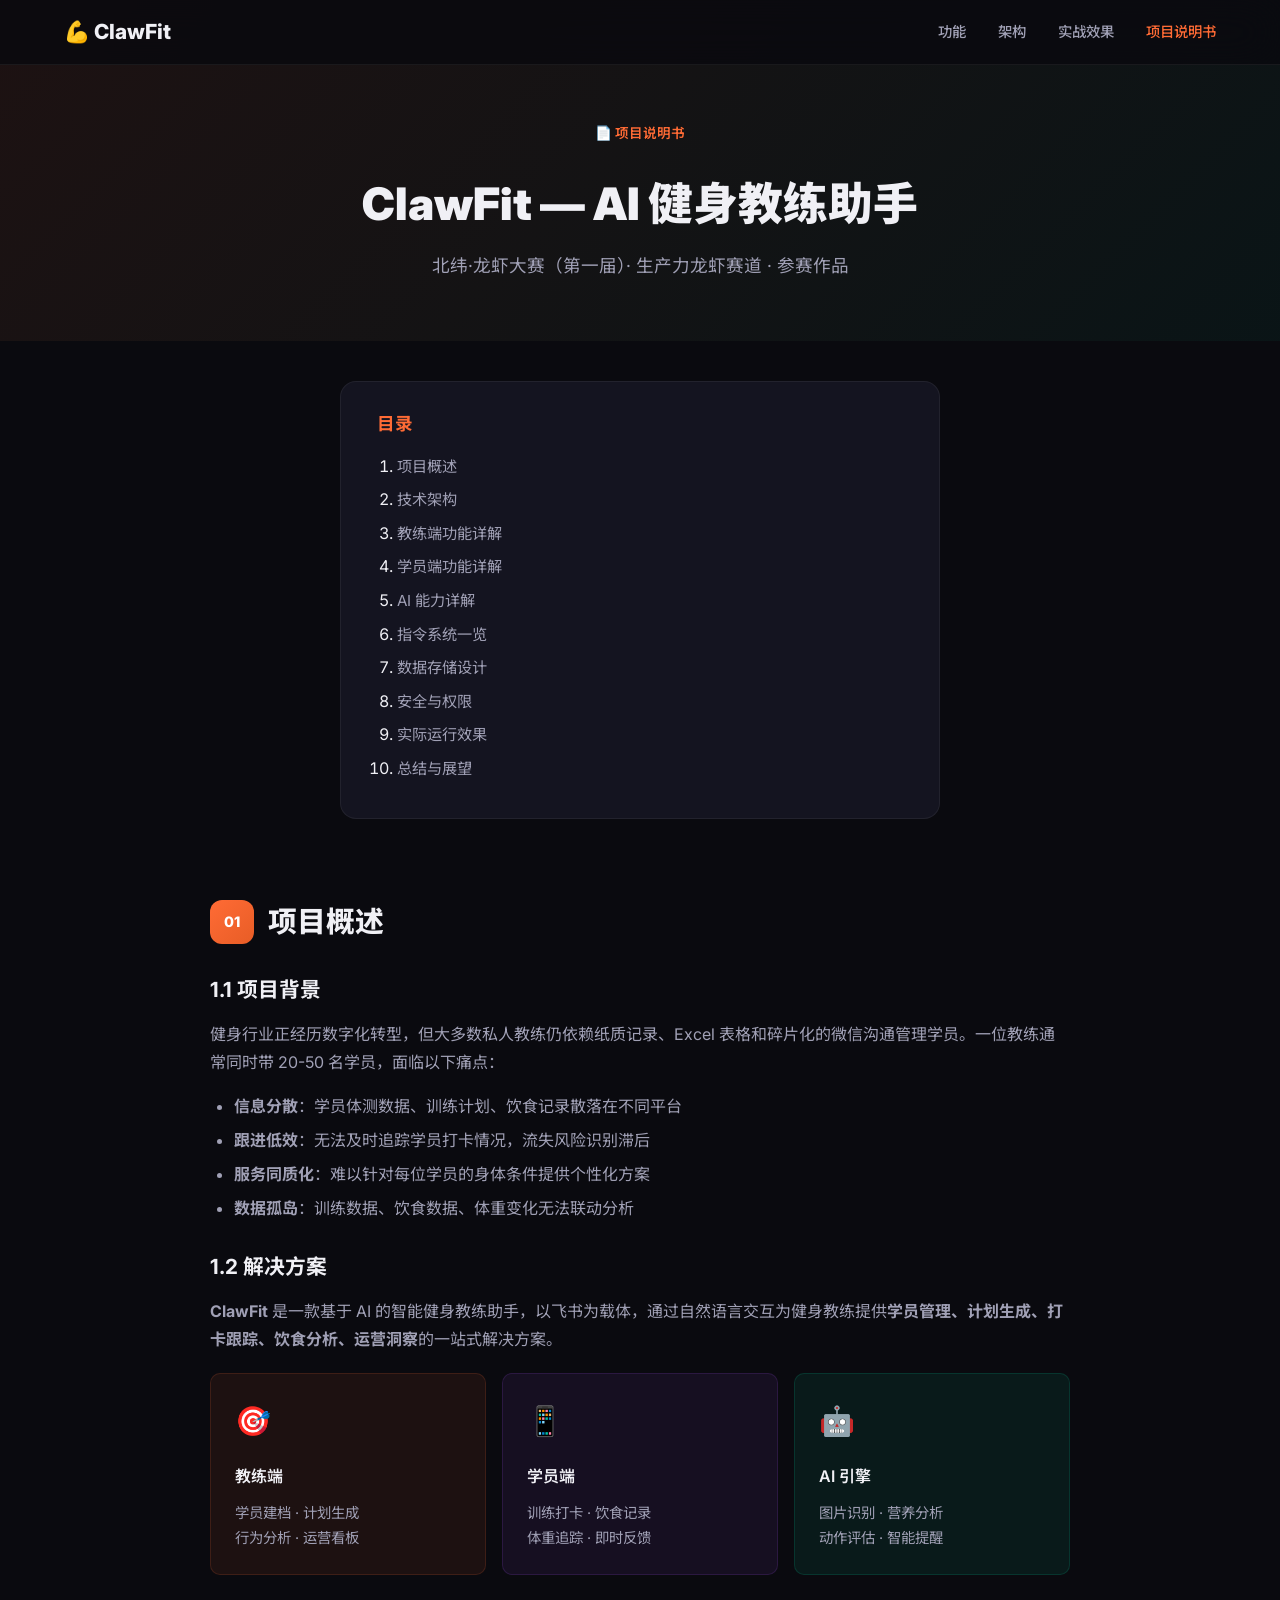
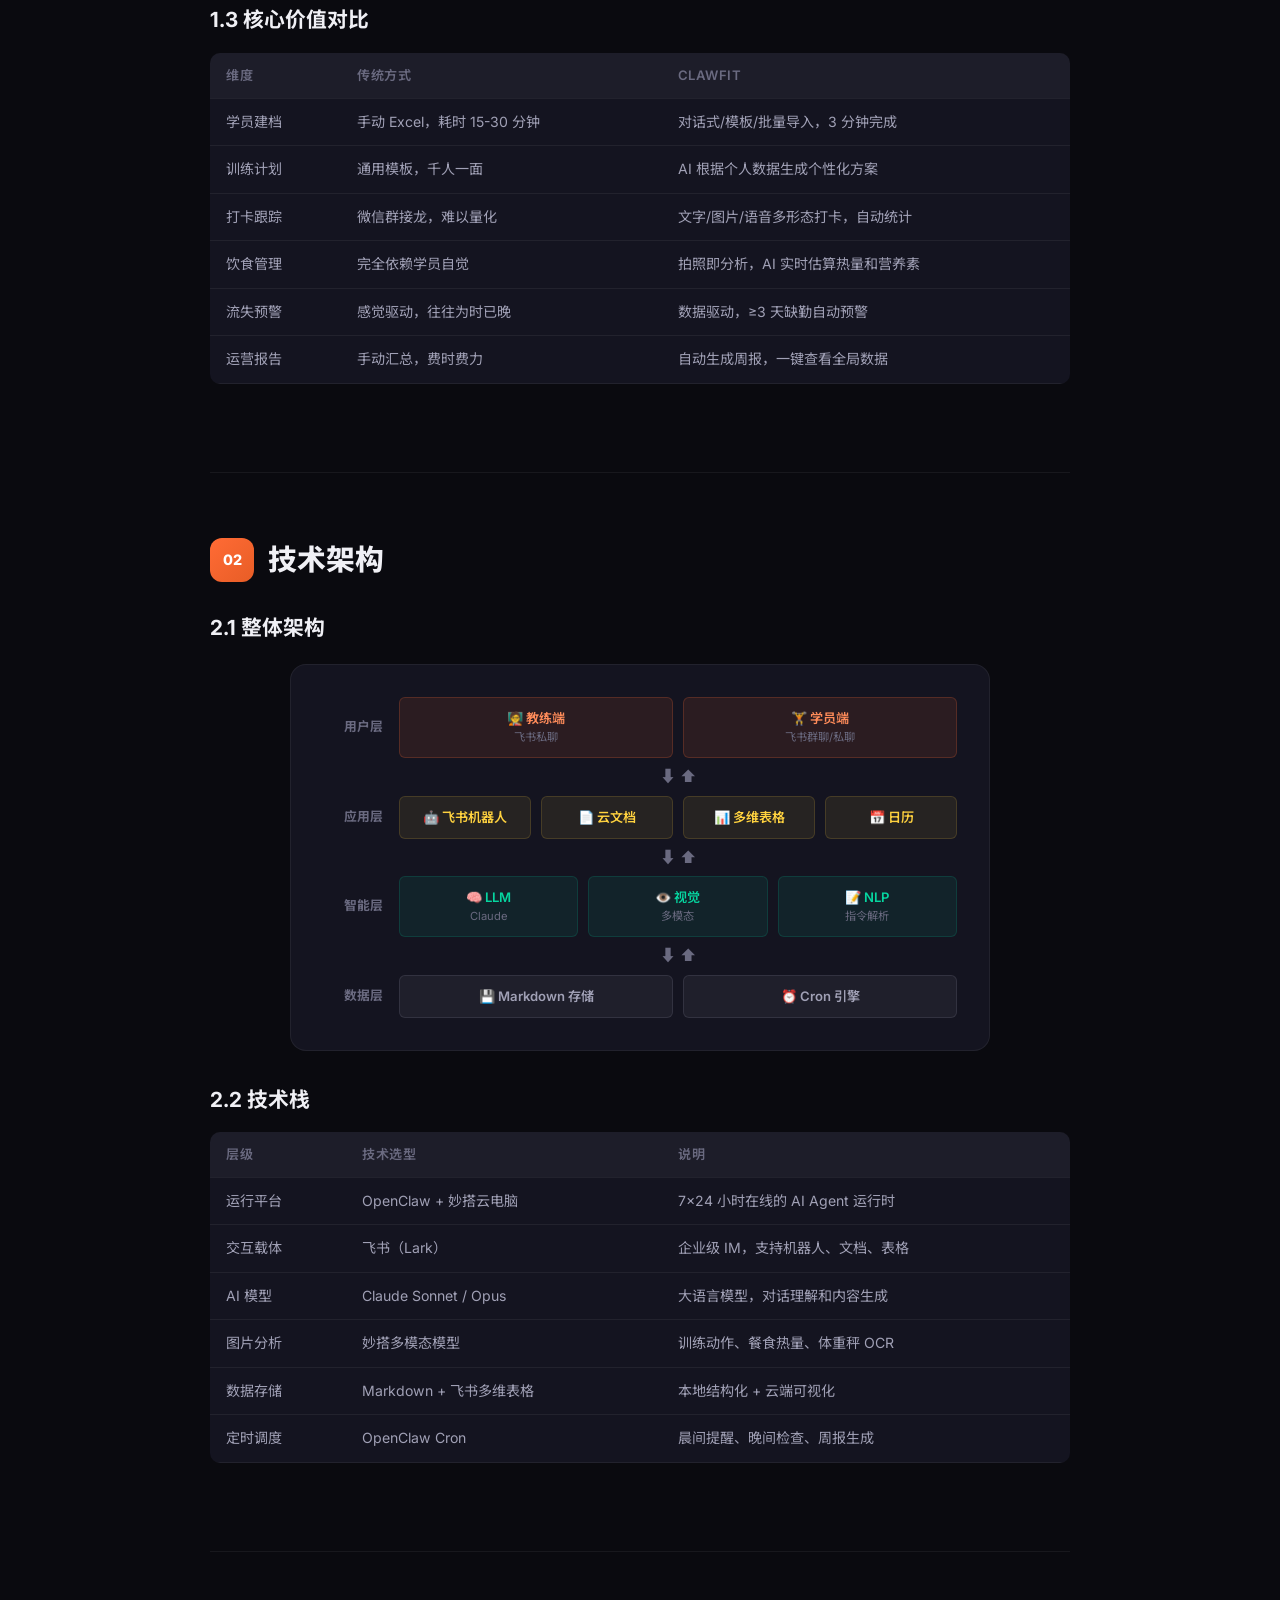
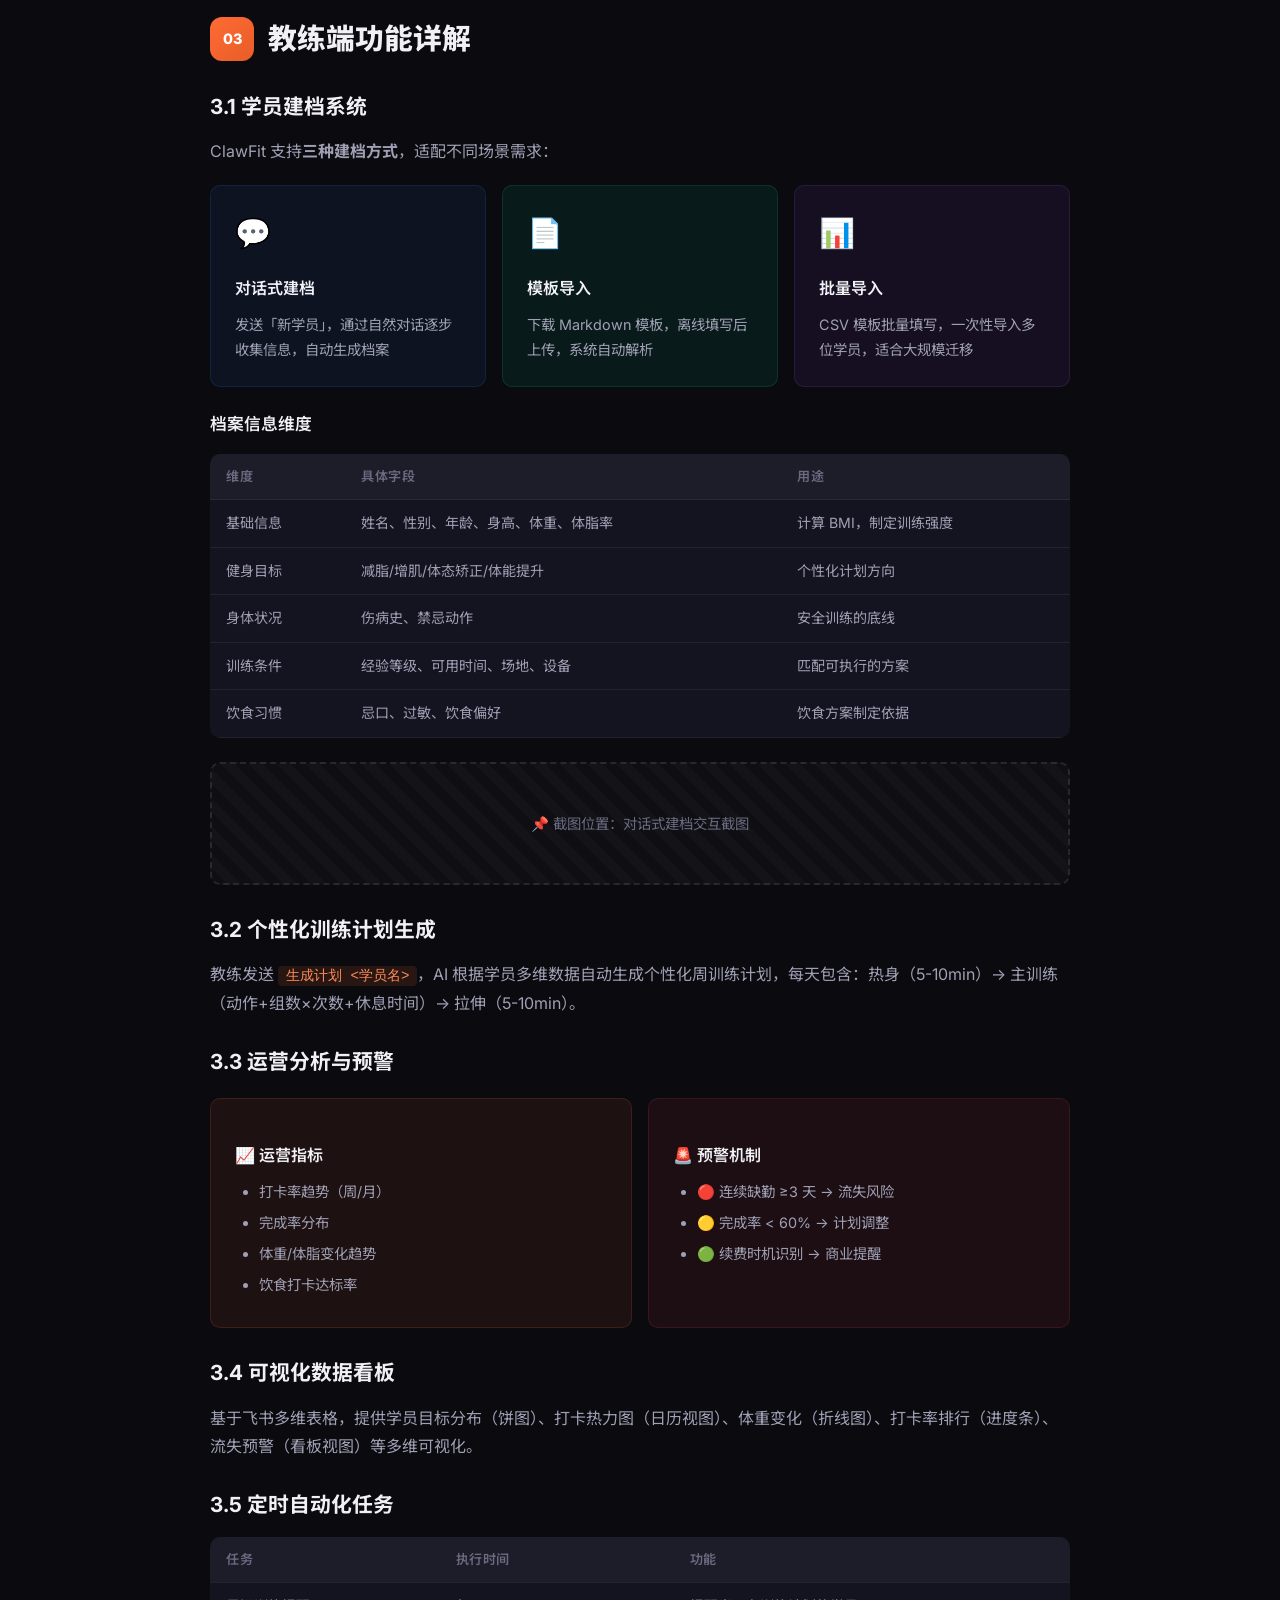
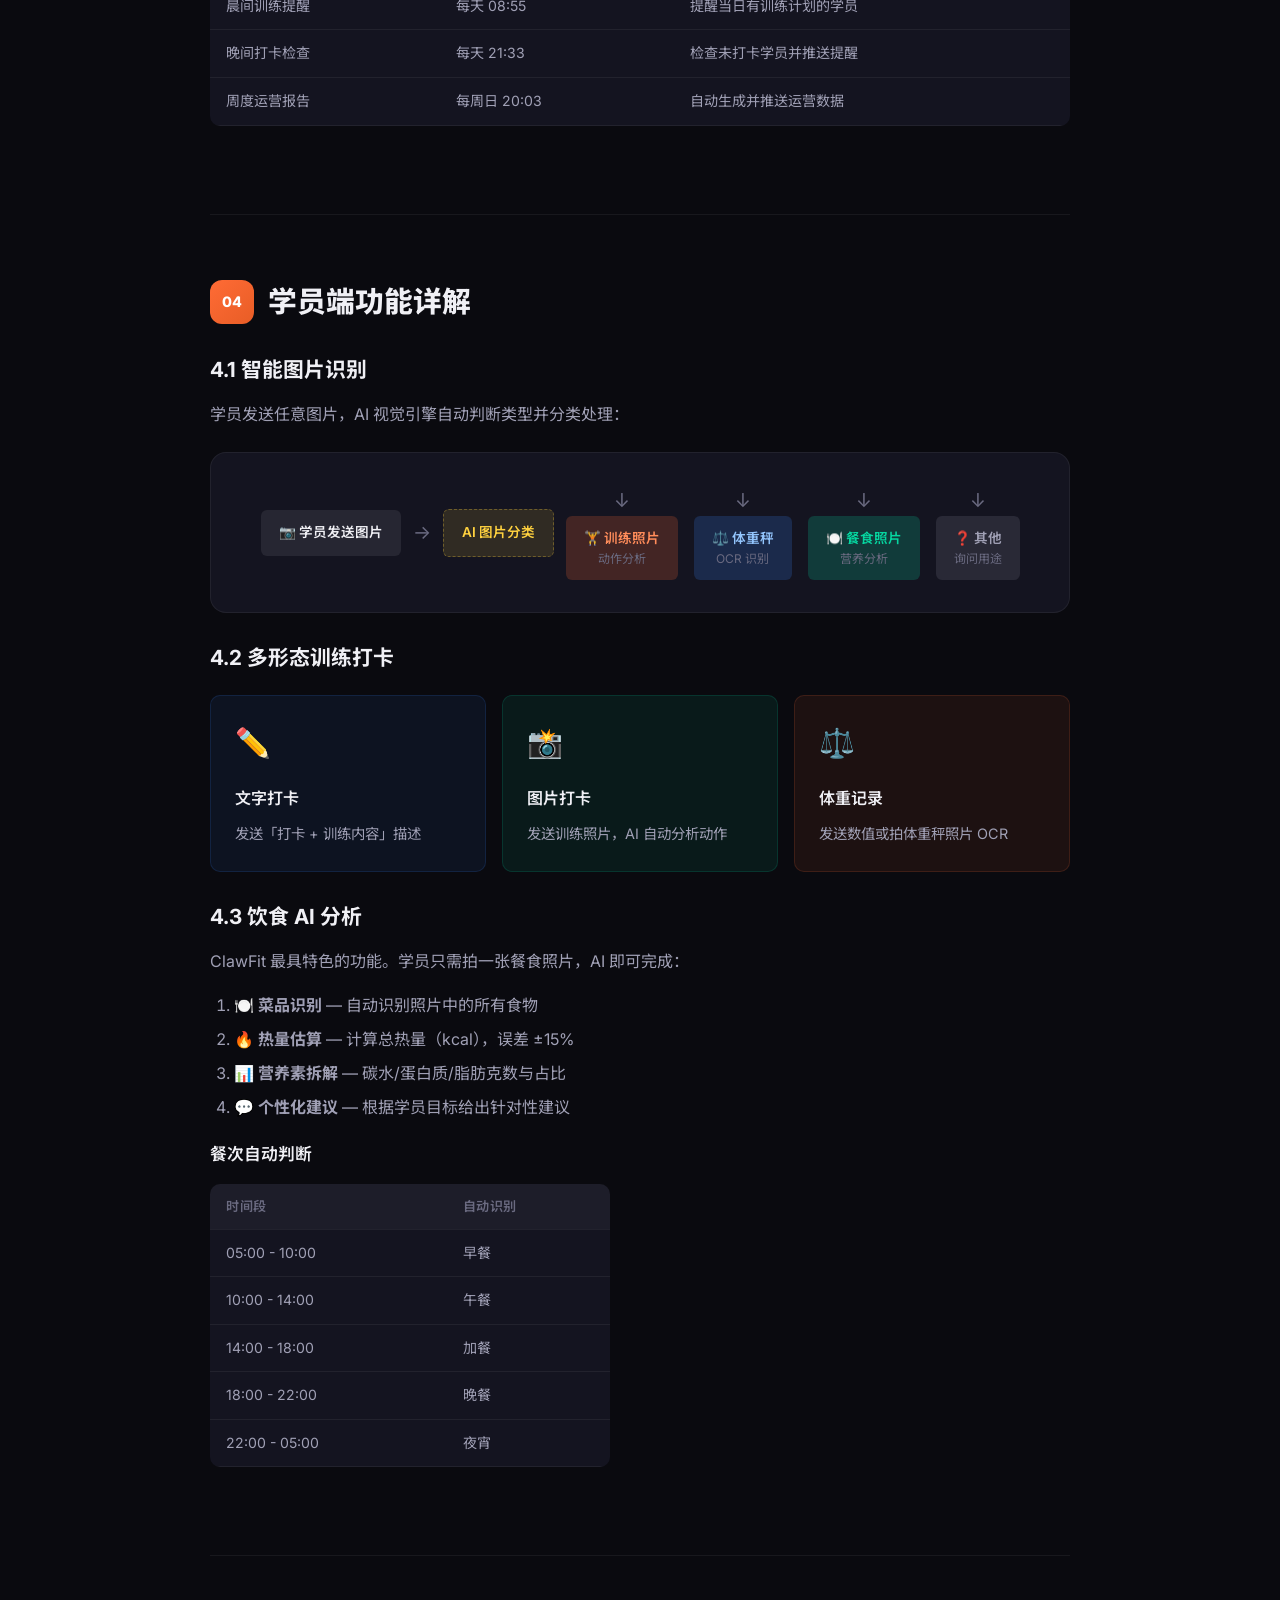
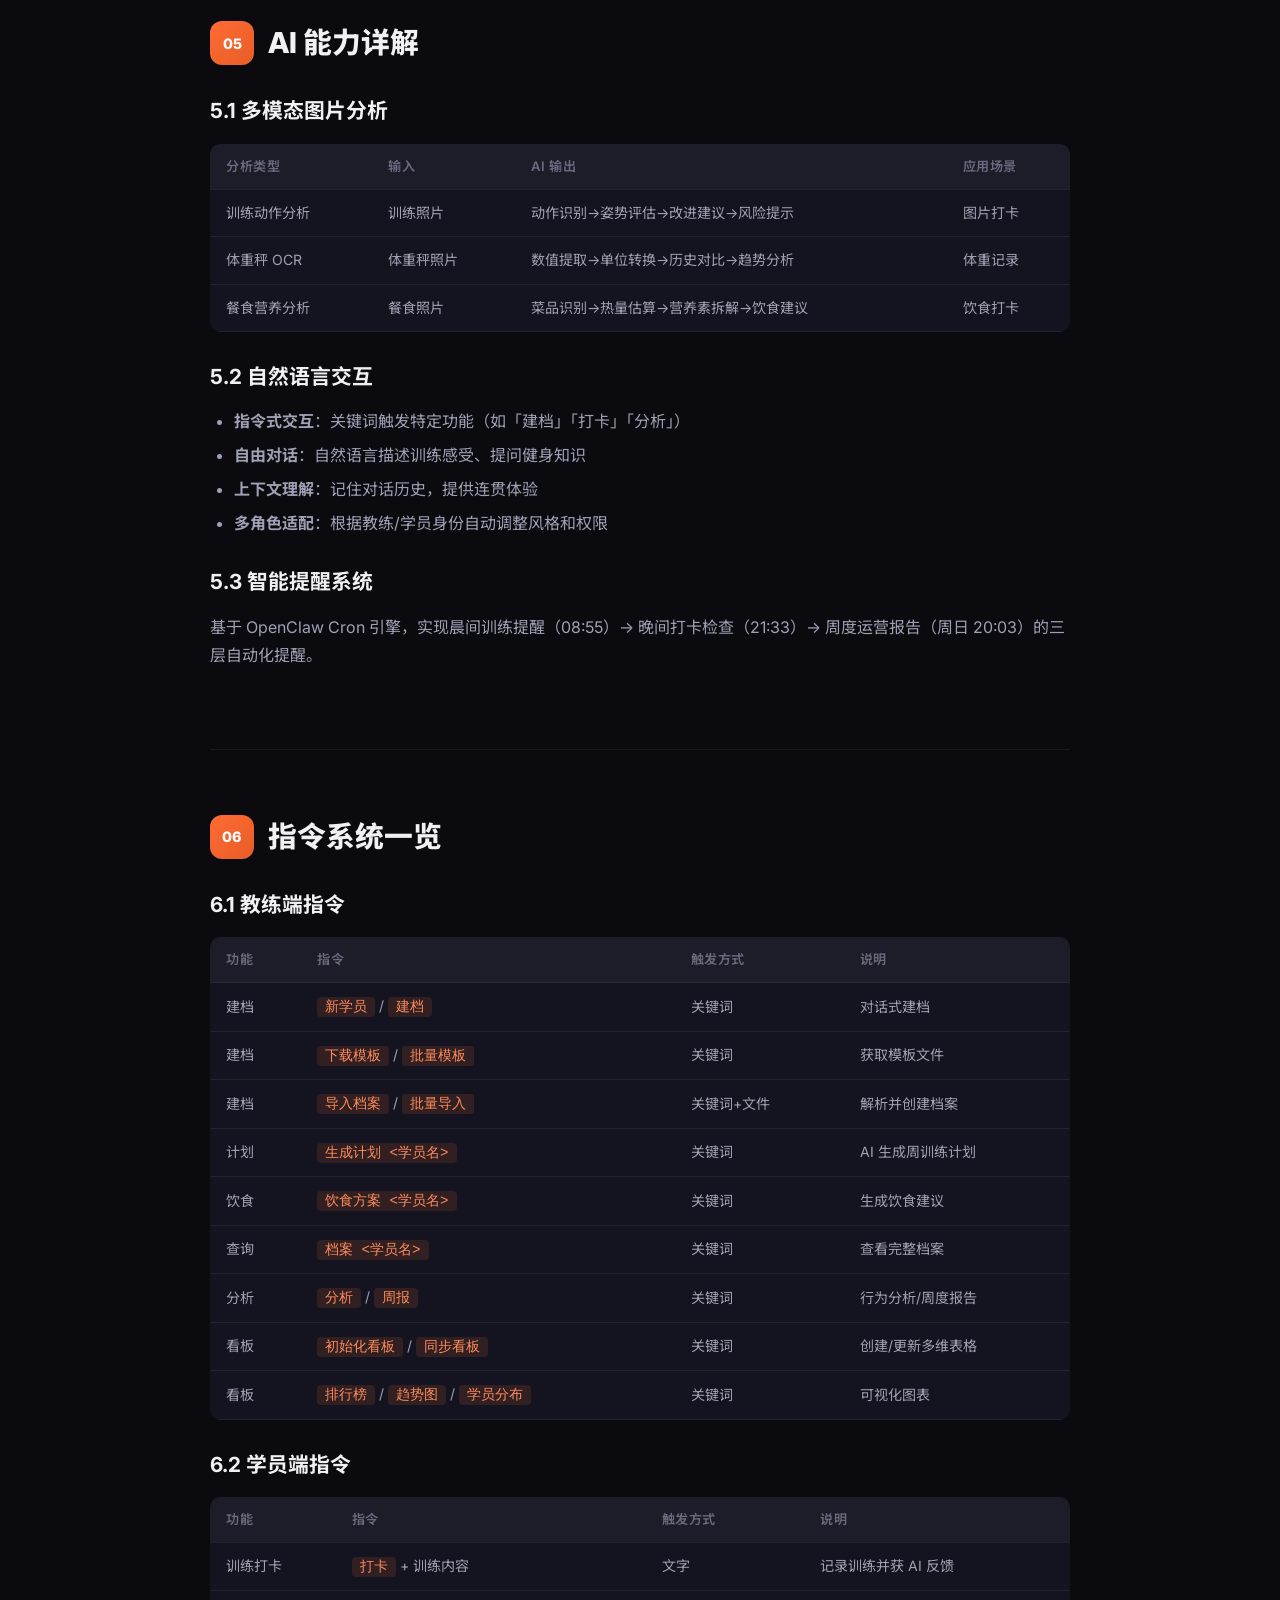
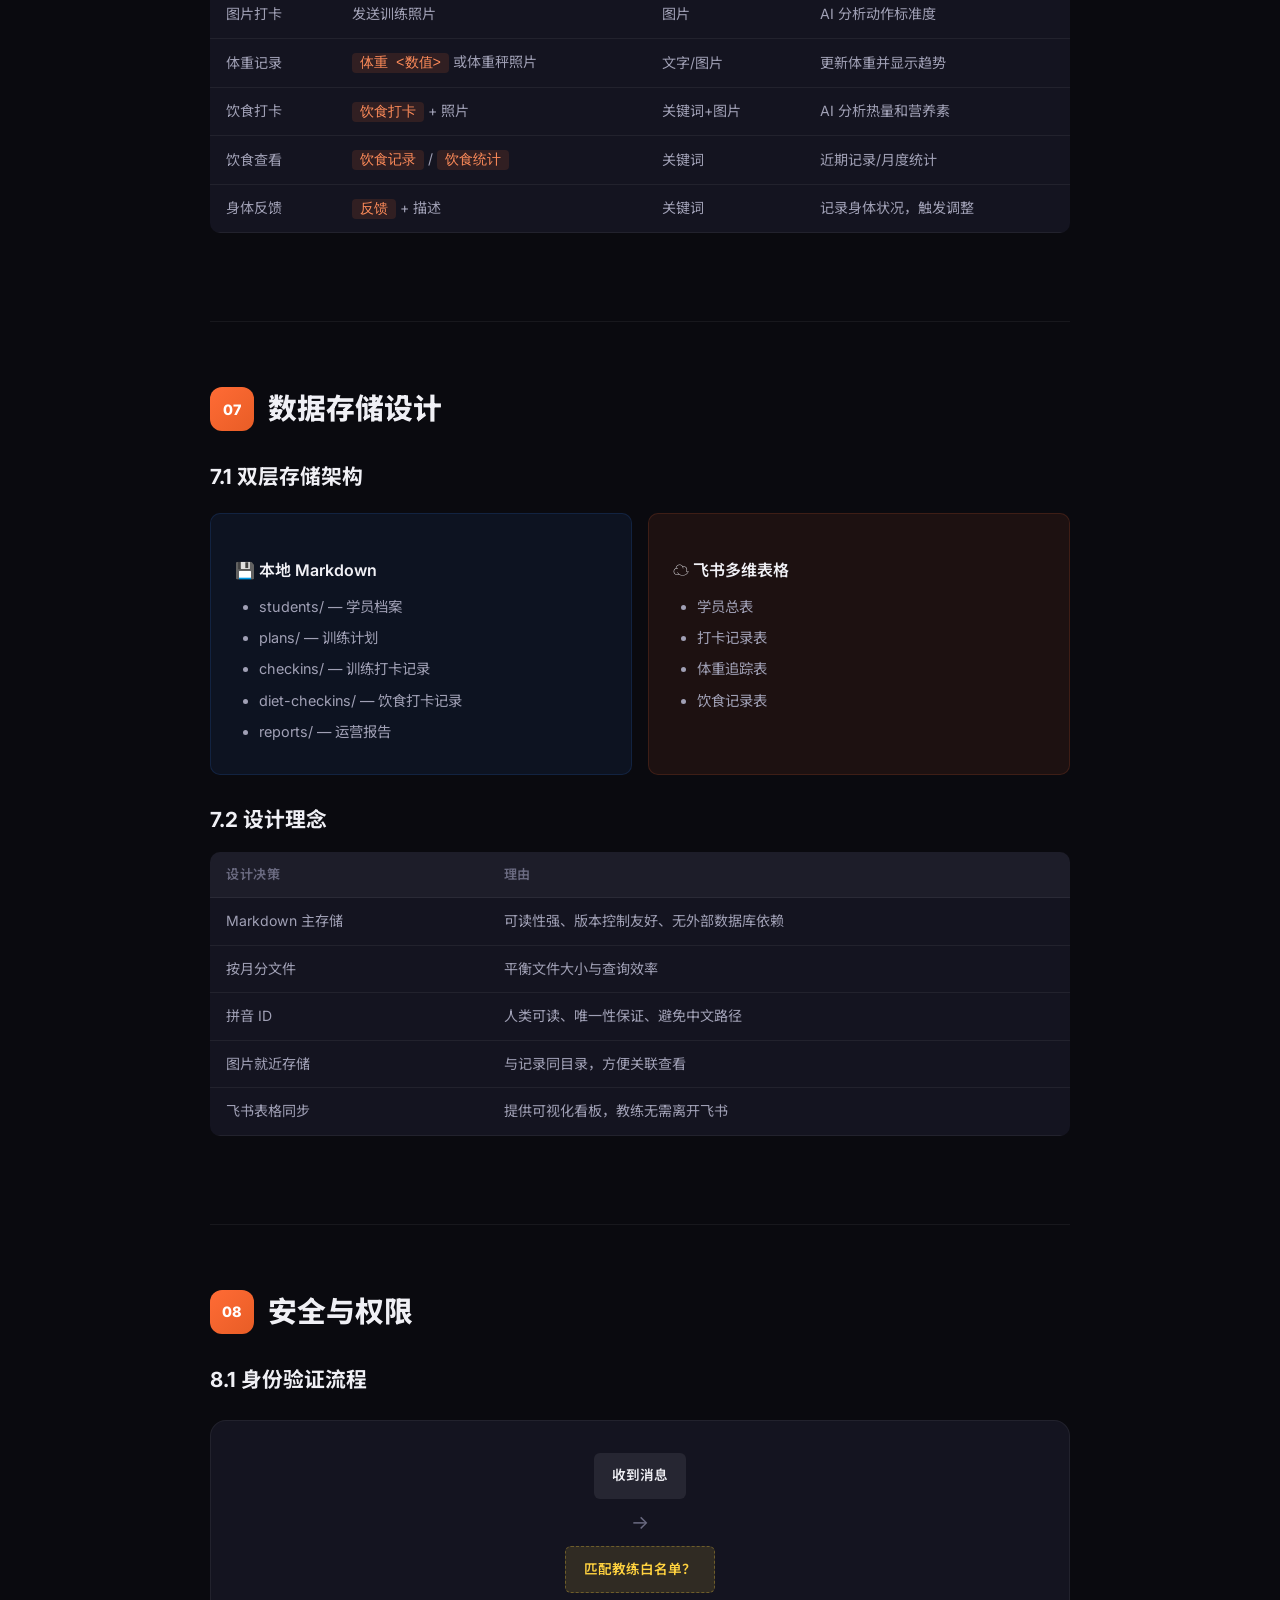
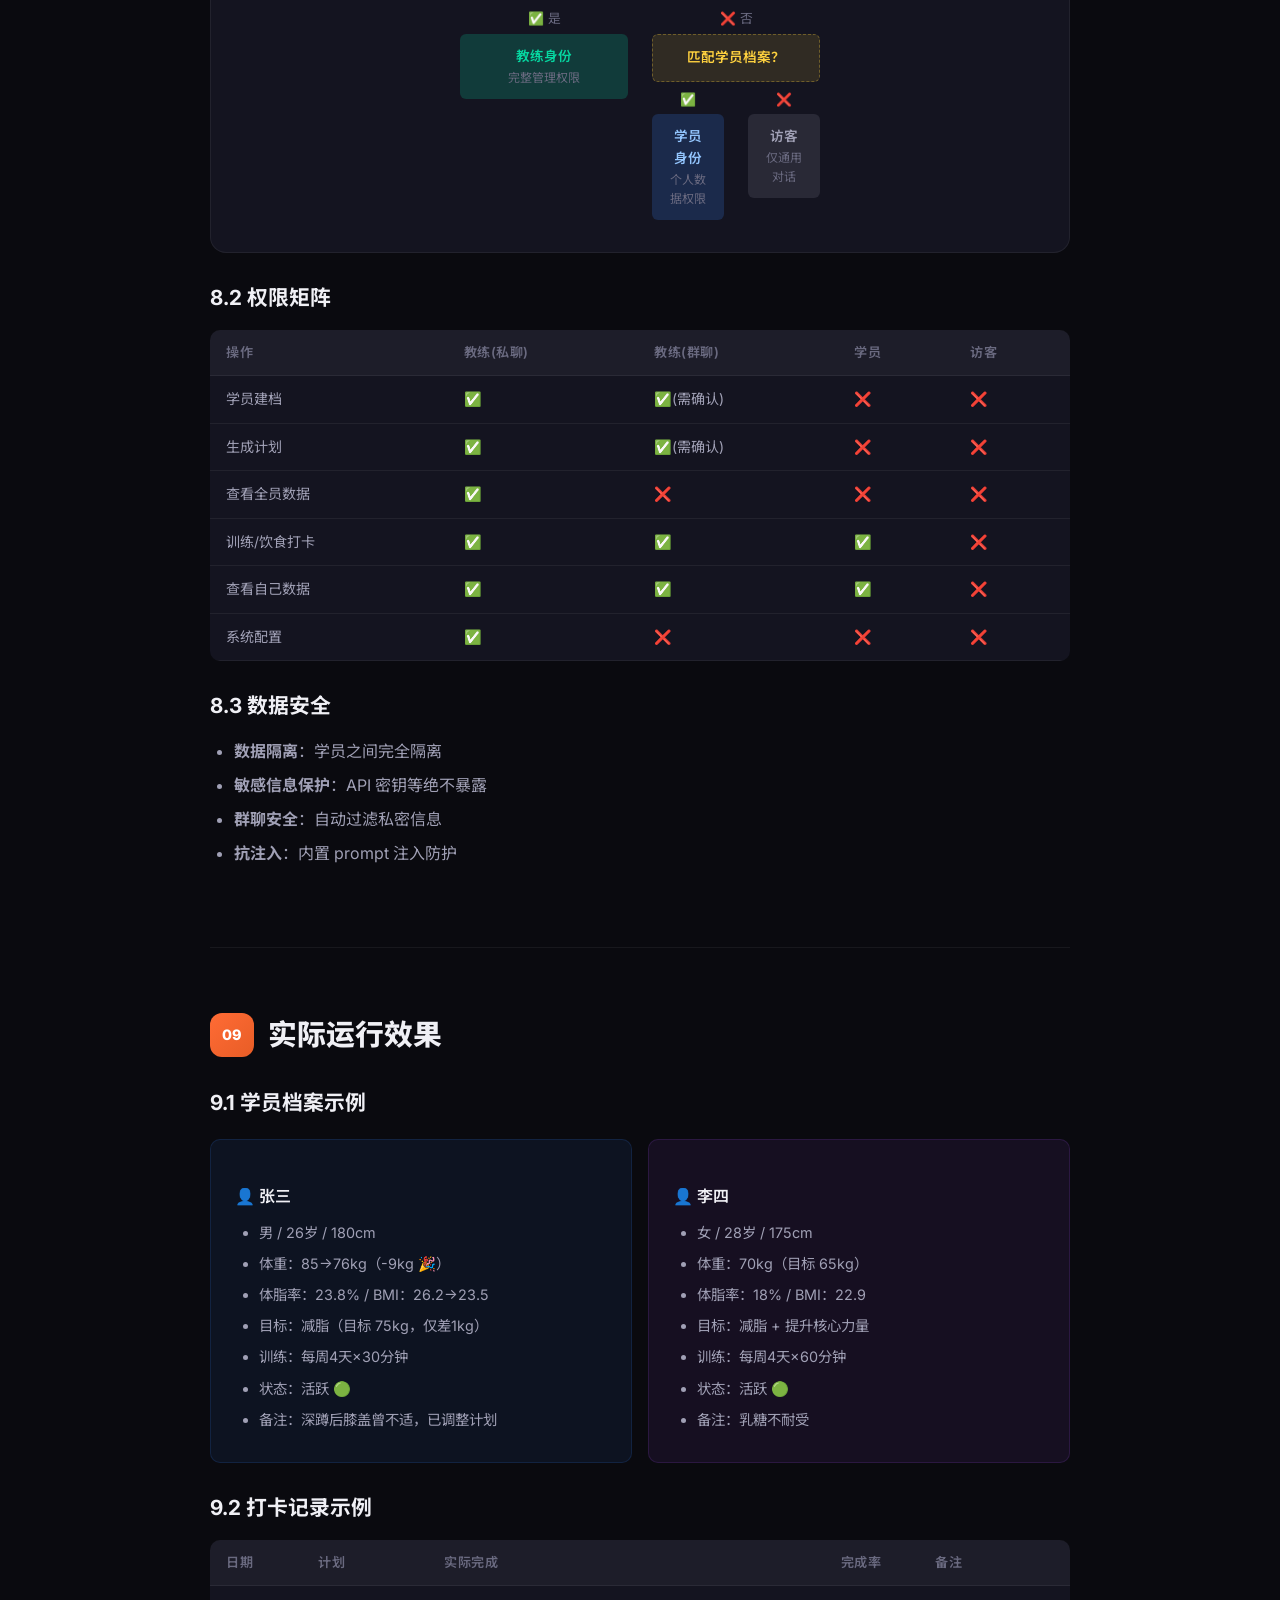
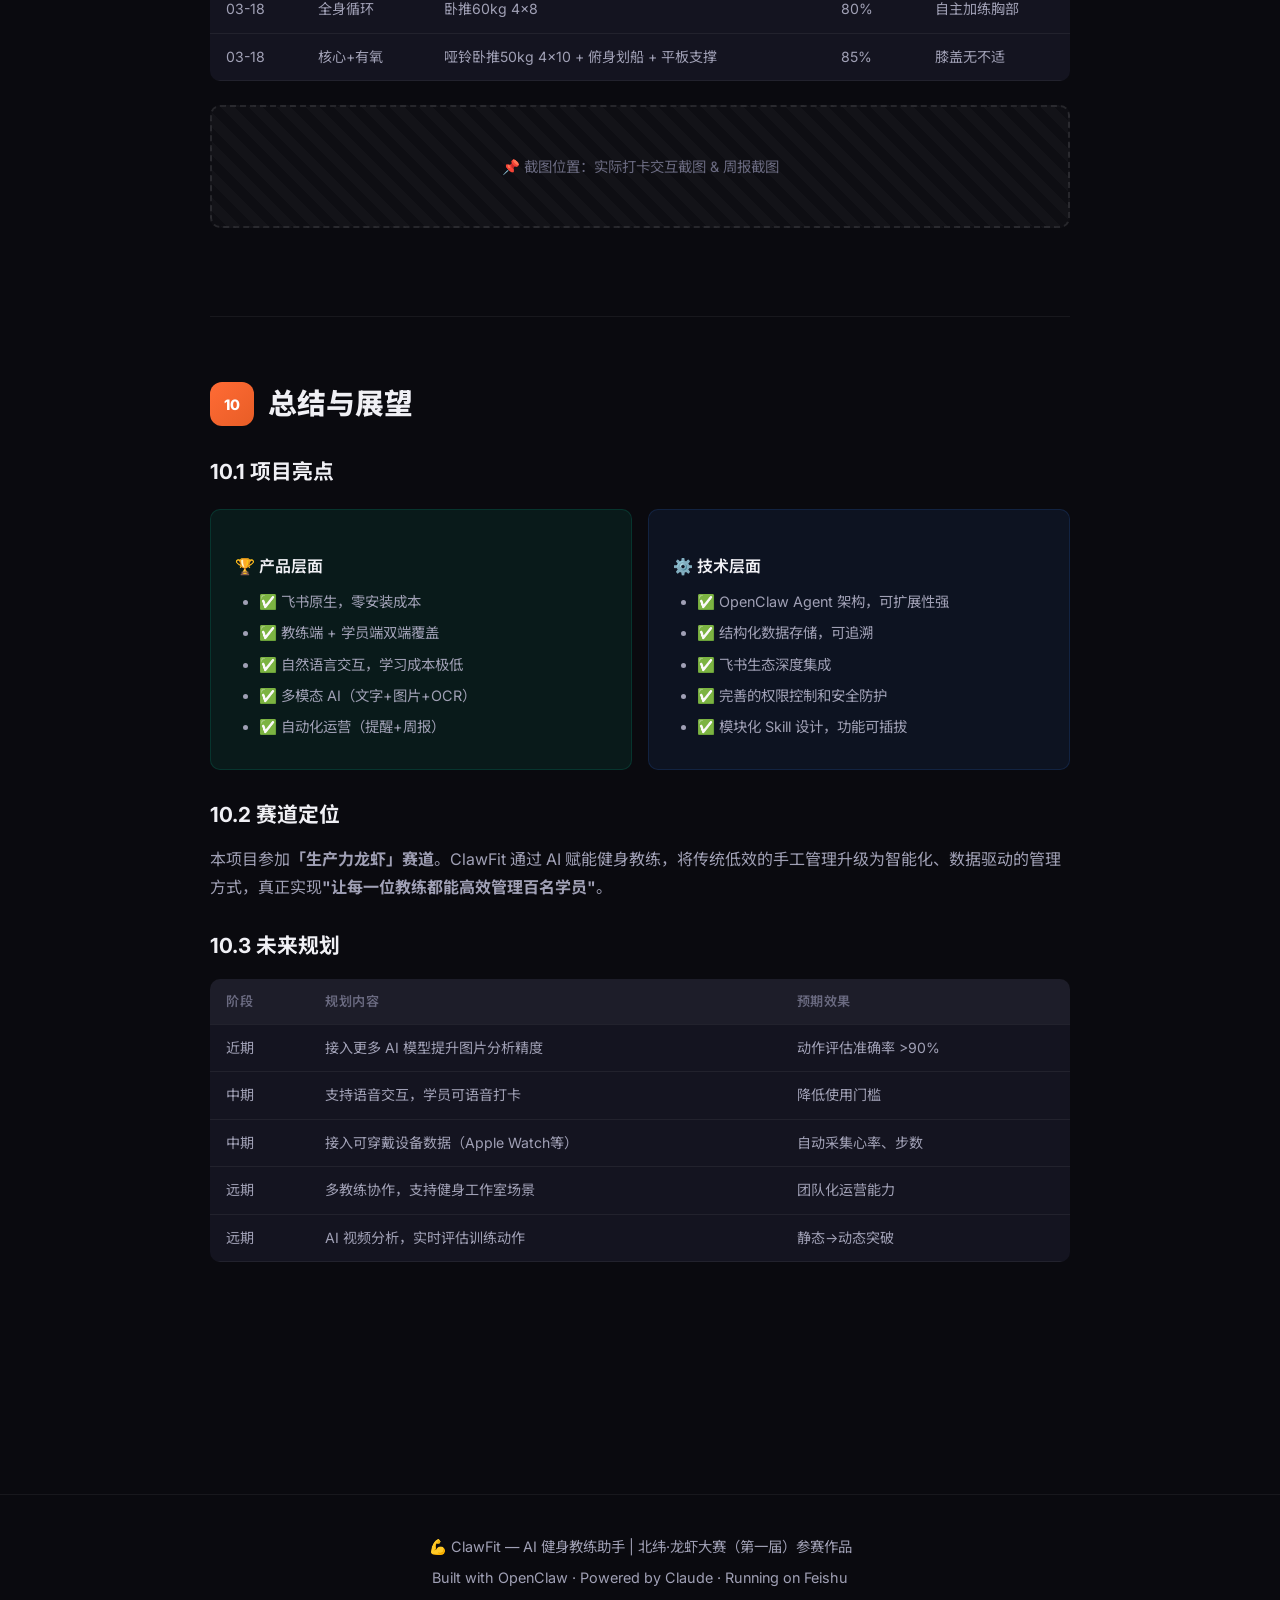
==== report/index.html @ cbfe0508 "2" ====
<!DOCTYPE html>
<html lang="zh-CN">
<head>
  <meta charset="UTF-8">
  <meta name="viewport" content="width=device-width, initial-scale=1.0">
  <title>ClawFit — 项目说明书</title>
  <link rel="stylesheet" href="../css/style.css">
  <link rel="stylesheet" href="../css/report.css">
  <link href="https://fonts.googleapis.com/css2?family=Inter:wght@400;500;600;700;800;900&family=Noto+Sans+SC:wght@400;500;700;900&display=swap" rel="stylesheet">
</head>
<body>
  <!-- Navigation -->
  <nav class="navbar scrolled" id="navbar">
    <div class="nav-container">
      <a href="../" class="nav-logo">💪 ClawFit</a>
      <div class="nav-links">
        <a href="../#features">功能</a>
        <a href="../#architecture">架构</a>
        <a href="../#demo">实战效果</a>
        <a href="./" class="active">项目说明书</a>
      </div>
      <button class="nav-toggle" id="navToggle">☰</button>
    </div>
  </nav>

  <!-- Report Hero -->
  <section class="report-hero">
    <div class="container">
      <div class="report-hero-content">
        <span class="section-tag">📄 项目说明书</span>
        <h1>ClawFit — AI 健身教练助手</h1>
        <p>北纬·龙虾大赛（第一届）· 生产力龙虾赛道 · 参赛作品</p>
      </div>
    </div>
  </section>

  <!-- TOC -->
  <section class="toc-section">
    <div class="container">
      <div class="toc">
        <h3>目录</h3>
        <ol>
          <li><a href="#sec1">项目概述</a></li>
          <li><a href="#sec2">技术架构</a></li>
          <li><a href="#sec3">教练端功能详解</a></li>
          <li><a href="#sec4">学员端功能详解</a></li>
          <li><a href="#sec5">AI 能力详解</a></li>
          <li><a href="#sec6">指令系统一览</a></li>
          <li><a href="#sec7">数据存储设计</a></li>
          <li><a href="#sec8">安全与权限</a></li>
          <li><a href="#sec9">实际运行效果</a></li>
          <li><a href="#sec10">总结与展望</a></li>
        </ol>
      </div>
    </div>
  </section>

  <!-- Report Content -->
  <section class="report-content">
    <div class="container">

      <!-- Section 1 -->
      <div class="doc-section" id="sec1">
        <h2><span class="sec-num">01</span> 项目概述</h2>

        <h3>1.1 项目背景</h3>
        <p>健身行业正经历数字化转型，但大多数私人教练仍依赖纸质记录、Excel 表格和碎片化的微信沟通管理学员。一位教练通常同时带 20-50 名学员，面临以下痛点：</p>
        <ul>
          <li><strong>信息分散</strong>：学员体测数据、训练计划、饮食记录散落在不同平台</li>
          <li><strong>跟进低效</strong>：无法及时追踪学员打卡情况，流失风险识别滞后</li>
          <li><strong>服务同质化</strong>：难以针对每位学员的身体条件提供个性化方案</li>
          <li><strong>数据孤岛</strong>：训练数据、饮食数据、体重变化无法联动分析</li>
        </ul>

        <h3>1.2 解决方案</h3>
        <p><strong>ClawFit</strong> 是一款基于 AI 的智能健身教练助手，以飞书为载体，通过自然语言交互为健身教练提供<strong>学员管理、计划生成、打卡跟踪、饮食分析、运营洞察</strong>的一站式解决方案。</p>

        <div class="highlight-grid three-col">
          <div class="highlight-box orange">
            <div class="hb-icon">🎯</div>
            <h4>教练端</h4>
            <p>学员建档 · 计划生成<br>行为分析 · 运营看板</p>
          </div>
          <div class="highlight-box purple">
            <div class="hb-icon">📱</div>
            <h4>学员端</h4>
            <p>训练打卡 · 饮食记录<br>体重追踪 · 即时反馈</p>
          </div>
          <div class="highlight-box green">
            <div class="hb-icon">🤖</div>
            <h4>AI 引擎</h4>
            <p>图片识别 · 营养分析<br>动作评估 · 智能提醒</p>
          </div>
        </div>

        <h3>1.3 核心价值对比</h3>
        <div class="doc-table">
          <table>
            <thead>
              <tr><th>维度</th><th>传统方式</th><th>ClawFit</th></tr>
            </thead>
            <tbody>
              <tr><td>学员建档</td><td>手动 Excel，耗时 15-30 分钟</td><td>对话式/模板/批量导入，3 分钟完成</td></tr>
              <tr><td>训练计划</td><td>通用模板，千人一面</td><td>AI 根据个人数据生成个性化方案</td></tr>
              <tr><td>打卡跟踪</td><td>微信群接龙，难以量化</td><td>文字/图片/语音多形态打卡，自动统计</td></tr>
              <tr><td>饮食管理</td><td>完全依赖学员自觉</td><td>拍照即分析，AI 实时估算热量和营养素</td></tr>
              <tr><td>流失预警</td><td>感觉驱动，往往为时已晚</td><td>数据驱动，≥3 天缺勤自动预警</td></tr>
              <tr><td>运营报告</td><td>手动汇总，费时费力</td><td>自动生成周报，一键查看全局数据</td></tr>
            </tbody>
          </table>
        </div>
      </div>

      <!-- Section 2 -->
      <div class="doc-section" id="sec2">
        <h2><span class="sec-num">02</span> 技术架构</h2>

        <h3>2.1 整体架构</h3>
        <div class="arch-visual">
          <div class="av-row">
            <div class="av-label">用户层</div>
            <div class="av-items">
              <div class="av-box av-user">🧑‍🏫 教练端<br><small>飞书私聊</small></div>
              <div class="av-box av-user">🏋️ 学员端<br><small>飞书群聊/私聊</small></div>
            </div>
          </div>
          <div class="av-connector">⬇ ⬆</div>
          <div class="av-row">
            <div class="av-label">应用层</div>
            <div class="av-items">
              <div class="av-box av-app">🤖 飞书机器人</div>
              <div class="av-box av-app">📄 云文档</div>
              <div class="av-box av-app">📊 多维表格</div>
              <div class="av-box av-app">📅 日历</div>
            </div>
          </div>
          <div class="av-connector">⬇ ⬆</div>
          <div class="av-row">
            <div class="av-label">智能层</div>
            <div class="av-items">
              <div class="av-box av-ai">🧠 LLM<br><small>Claude</small></div>
              <div class="av-box av-ai">👁️ 视觉<br><small>多模态</small></div>
              <div class="av-box av-ai">📝 NLP<br><small>指令解析</small></div>
            </div>
          </div>
          <div class="av-connector">⬇ ⬆</div>
          <div class="av-row">
            <div class="av-label">数据层</div>
            <div class="av-items">
              <div class="av-box av-data">💾 Markdown 存储</div>
              <div class="av-box av-data">⏰ Cron 引擎</div>
            </div>
          </div>
        </div>

        <h3>2.2 技术栈</h3>
        <div class="doc-table">
          <table>
            <thead>
              <tr><th>层级</th><th>技术选型</th><th>说明</th></tr>
            </thead>
            <tbody>
              <tr><td>运行平台</td><td>OpenClaw + 妙搭云电脑</td><td>7×24 小时在线的 AI Agent 运行时</td></tr>
              <tr><td>交互载体</td><td>飞书（Lark）</td><td>企业级 IM，支持机器人、文档、表格</td></tr>
              <tr><td>AI 模型</td><td>Claude Sonnet / Opus</td><td>大语言模型，对话理解和内容生成</td></tr>
              <tr><td>图片分析</td><td>妙搭多模态模型</td><td>训练动作、餐食热量、体重秤 OCR</td></tr>
              <tr><td>数据存储</td><td>Markdown + 飞书多维表格</td><td>本地结构化 + 云端可视化</td></tr>
              <tr><td>定时调度</td><td>OpenClaw Cron</td><td>晨间提醒、晚间检查、周报生成</td></tr>
            </tbody>
          </table>
        </div>
      </div>

      <!-- Section 3 -->
      <div class="doc-section" id="sec3">
        <h2><span class="sec-num">03</span> 教练端功能详解</h2>

        <h3>3.1 学员建档系统</h3>
        <p>ClawFit 支持<strong>三种建档方式</strong>，适配不同场景需求：</p>
        <div class="highlight-grid three-col">
          <div class="highlight-box blue">
            <div class="hb-icon">💬</div>
            <h4>对话式建档</h4>
            <p>发送「新学员」，通过自然对话逐步收集信息，自动生成档案</p>
          </div>
          <div class="highlight-box green">
            <div class="hb-icon">📄</div>
            <h4>模板导入</h4>
            <p>下载 Markdown 模板，离线填写后上传，系统自动解析</p>
          </div>
          <div class="highlight-box purple">
            <div class="hb-icon">📊</div>
            <h4>批量导入</h4>
            <p>CSV 模板批量填写，一次性导入多位学员，适合大规模迁移</p>
          </div>
        </div>

        <h4>档案信息维度</h4>
        <div class="doc-table">
          <table>
            <thead>
              <tr><th>维度</th><th>具体字段</th><th>用途</th></tr>
            </thead>
            <tbody>
              <tr><td>基础信息</td><td>姓名、性别、年龄、身高、体重、体脂率</td><td>计算 BMI，制定训练强度</td></tr>
              <tr><td>健身目标</td><td>减脂/增肌/体态矫正/体能提升</td><td>个性化计划方向</td></tr>
              <tr><td>身体状况</td><td>伤病史、禁忌动作</td><td>安全训练的底线</td></tr>
              <tr><td>训练条件</td><td>经验等级、可用时间、场地、设备</td><td>匹配可执行的方案</td></tr>
              <tr><td>饮食习惯</td><td>忌口、过敏、饮食偏好</td><td>饮食方案制定依据</td></tr>
            </tbody>
          </table>
        </div>

        <div class="screenshot-placeholder">
          <span>📌 截图位置：对话式建档交互截图</span>
        </div>

        <h3>3.2 个性化训练计划生成</h3>
        <p>教练发送 <code>生成计划 &lt;学员名&gt;</code>，AI 根据学员多维数据自动生成个性化周训练计划，每天包含：热身（5-10min）→ 主训练（动作+组数×次数+休息时间）→ 拉伸（5-10min）。</p>

        <h3>3.3 运营分析与预警</h3>
        <div class="highlight-grid two-col">
          <div class="highlight-box orange">
            <h4>📈 运营指标</h4>
            <ul>
              <li>打卡率趋势（周/月）</li>
              <li>完成率分布</li>
              <li>体重/体脂变化趋势</li>
              <li>饮食打卡达标率</li>
            </ul>
          </div>
          <div class="highlight-box red">
            <h4>🚨 预警机制</h4>
            <ul>
              <li>🔴 连续缺勤 ≥3 天 → 流失风险</li>
              <li>🟡 完成率 &lt; 60% → 计划调整</li>
              <li>🟢 续费时机识别 → 商业提醒</li>
            </ul>
          </div>
        </div>

        <h3>3.4 可视化数据看板</h3>
        <p>基于飞书多维表格，提供学员目标分布（饼图）、打卡热力图（日历视图）、体重变化（折线图）、打卡率排行（进度条）、流失预警（看板视图）等多维可视化。</p>

        <h3>3.5 定时自动化任务</h3>
        <div class="doc-table">
          <table>
            <thead>
              <tr><th>任务</th><th>执行时间</th><th>功能</th></tr>
            </thead>
            <tbody>
              <tr><td>晨间训练提醒</td><td>每天 08:55</td><td>提醒当日有训练计划的学员</td></tr>
              <tr><td>晚间打卡检查</td><td>每天 21:33</td><td>检查未打卡学员并推送提醒</td></tr>
              <tr><td>周度运营报告</td><td>每周日 20:03</td><td>自动生成并推送运营数据</td></tr>
            </tbody>
          </table>
        </div>
      </div>

      <!-- Section 4 -->
      <div class="doc-section" id="sec4">
        <h2><span class="sec-num">04</span> 学员端功能详解</h2>

        <h3>4.1 智能图片识别</h3>
        <p>学员发送任意图片，AI 视觉引擎自动判断类型并分类处理：</p>
        <div class="flow-diagram">
          <div class="flow-node flow-start">📷 学员发送图片</div>
          <div class="flow-arrow">→</div>
          <div class="flow-node flow-decision">AI 图片分类</div>
          <div class="flow-branches">
            <div class="flow-branch">
              <div class="flow-arrow-down">↓</div>
              <div class="flow-node flow-action orange-bg">🏋️ 训练照片<br><small>动作分析</small></div>
            </div>
            <div class="flow-branch">
              <div class="flow-arrow-down">↓</div>
              <div class="flow-node flow-action blue-bg">⚖️ 体重秤<br><small>OCR 识别</small></div>
            </div>
            <div class="flow-branch">
              <div class="flow-arrow-down">↓</div>
              <div class="flow-node flow-action green-bg">🍽️ 餐食照片<br><small>营养分析</small></div>
            </div>
            <div class="flow-branch">
              <div class="flow-arrow-down">↓</div>
              <div class="flow-node flow-action gray-bg">❓ 其他<br><small>询问用途</small></div>
            </div>
          </div>
        </div>

        <h3>4.2 多形态训练打卡</h3>
        <div class="highlight-grid three-col">
          <div class="highlight-box blue">
            <div class="hb-icon">✏️</div>
            <h4>文字打卡</h4>
            <p>发送「打卡 + 训练内容」描述</p>
          </div>
          <div class="highlight-box green">
            <div class="hb-icon">📸</div>
            <h4>图片打卡</h4>
            <p>发送训练照片，AI 自动分析动作</p>
          </div>
          <div class="highlight-box orange">
            <div class="hb-icon">⚖️</div>
            <h4>体重记录</h4>
            <p>发送数值或拍体重秤照片 OCR</p>
          </div>
        </div>

        <h3>4.3 饮食 AI 分析</h3>
        <p>ClawFit 最具特色的功能。学员只需拍一张餐食照片，AI 即可完成：</p>
        <ol>
          <li>🍽️ <strong>菜品识别</strong> — 自动识别照片中的所有食物</li>
          <li>🔥 <strong>热量估算</strong> — 计算总热量（kcal），误差 ±15%</li>
          <li>📊 <strong>营养素拆解</strong> — 碳水/蛋白质/脂肪克数与占比</li>
          <li>💬 <strong>个性化建议</strong> — 根据学员目标给出针对性建议</li>
        </ol>

        <h4>餐次自动判断</h4>
        <div class="doc-table compact">
          <table>
            <thead><tr><th>时间段</th><th>自动识别</th></tr></thead>
            <tbody>
              <tr><td>05:00 - 10:00</td><td>早餐</td></tr>
              <tr><td>10:00 - 14:00</td><td>午餐</td></tr>
              <tr><td>14:00 - 18:00</td><td>加餐</td></tr>
              <tr><td>18:00 - 22:00</td><td>晚餐</td></tr>
              <tr><td>22:00 - 05:00</td><td>夜宵</td></tr>
            </tbody>
          </table>
        </div>
      </div>

      <!-- Section 5 -->
      <div class="doc-section" id="sec5">
        <h2><span class="sec-num">05</span> AI 能力详解</h2>

        <h3>5.1 多模态图片分析</h3>
        <div class="doc-table">
          <table>
            <thead>
              <tr><th>分析类型</th><th>输入</th><th>AI 输出</th><th>应用场景</th></tr>
            </thead>
            <tbody>
              <tr><td>训练动作分析</td><td>训练照片</td><td>动作识别→姿势评估→改进建议→风险提示</td><td>图片打卡</td></tr>
              <tr><td>体重秤 OCR</td><td>体重秤照片</td><td>数值提取→单位转换→历史对比→趋势分析</td><td>体重记录</td></tr>
              <tr><td>餐食营养分析</td><td>餐食照片</td><td>菜品识别→热量估算→营养素拆解→饮食建议</td><td>饮食打卡</td></tr>
            </tbody>
          </table>
        </div>

        <h3>5.2 自然语言交互</h3>
        <ul>
          <li><strong>指令式交互</strong>：关键词触发特定功能（如「建档」「打卡」「分析」）</li>
          <li><strong>自由对话</strong>：自然语言描述训练感受、提问健身知识</li>
          <li><strong>上下文理解</strong>：记住对话历史，提供连贯体验</li>
          <li><strong>多角色适配</strong>：根据教练/学员身份自动调整风格和权限</li>
        </ul>

        <h3>5.3 智能提醒系统</h3>
        <p>基于 OpenClaw Cron 引擎，实现晨间训练提醒（08:55）→ 晚间打卡检查（21:33）→ 周度运营报告（周日 20:03）的三层自动化提醒。</p>
      </div>

      <!-- Section 6 -->
      <div class="doc-section" id="sec6">
        <h2><span class="sec-num">06</span> 指令系统一览</h2>

        <h3>6.1 教练端指令</h3>
        <div class="doc-table">
          <table>
            <thead><tr><th>功能</th><th>指令</th><th>触发方式</th><th>说明</th></tr></thead>
            <tbody>
              <tr><td>建档</td><td><code>新学员</code> / <code>建档</code></td><td>关键词</td><td>对话式建档</td></tr>
              <tr><td>建档</td><td><code>下载模板</code> / <code>批量模板</code></td><td>关键词</td><td>获取模板文件</td></tr>
              <tr><td>建档</td><td><code>导入档案</code> / <code>批量导入</code></td><td>关键词+文件</td><td>解析并创建档案</td></tr>
              <tr><td>计划</td><td><code>生成计划 &lt;学员名&gt;</code></td><td>关键词</td><td>AI 生成周训练计划</td></tr>
              <tr><td>饮食</td><td><code>饮食方案 &lt;学员名&gt;</code></td><td>关键词</td><td>生成饮食建议</td></tr>
              <tr><td>查询</td><td><code>档案 &lt;学员名&gt;</code></td><td>关键词</td><td>查看完整档案</td></tr>
              <tr><td>分析</td><td><code>分析</code> / <code>周报</code></td><td>关键词</td><td>行为分析/周度报告</td></tr>
              <tr><td>看板</td><td><code>初始化看板</code> / <code>同步看板</code></td><td>关键词</td><td>创建/更新多维表格</td></tr>
              <tr><td>看板</td><td><code>排行榜</code> / <code>趋势图</code> / <code>学员分布</code></td><td>关键词</td><td>可视化图表</td></tr>
            </tbody>
          </table>
        </div>

        <h3>6.2 学员端指令</h3>
        <div class="doc-table">
          <table>
            <thead><tr><th>功能</th><th>指令</th><th>触发方式</th><th>说明</th></tr></thead>
            <tbody>
              <tr><td>训练打卡</td><td><code>打卡</code> + 训练内容</td><td>文字</td><td>记录训练并获 AI 反馈</td></tr>
              <tr><td>图片打卡</td><td>发送训练照片</td><td>图片</td><td>AI 分析动作标准度</td></tr>
              <tr><td>体重记录</td><td><code>体重 &lt;数值&gt;</code> 或体重秤照片</td><td>文字/图片</td><td>更新体重并显示趋势</td></tr>
              <tr><td>饮食打卡</td><td><code>饮食打卡</code> + 照片</td><td>关键词+图片</td><td>AI 分析热量和营养素</td></tr>
              <tr><td>饮食查看</td><td><code>饮食记录</code> / <code>饮食统计</code></td><td>关键词</td><td>近期记录/月度统计</td></tr>
              <tr><td>身体反馈</td><td><code>反馈</code> + 描述</td><td>关键词</td><td>记录身体状况，触发调整</td></tr>
            </tbody>
          </table>
        </div>
      </div>

      <!-- Section 7 -->
      <div class="doc-section" id="sec7">
        <h2><span class="sec-num">07</span> 数据存储设计</h2>

        <h3>7.1 双层存储架构</h3>
        <div class="highlight-grid two-col">
          <div class="highlight-box blue">
            <h4>💾 本地 Markdown</h4>
            <ul>
              <li>students/ — 学员档案</li>
              <li>plans/ — 训练计划</li>
              <li>checkins/ — 训练打卡记录</li>
              <li>diet-checkins/ — 饮食打卡记录</li>
              <li>reports/ — 运营报告</li>
            </ul>
          </div>
          <div class="highlight-box orange">
            <h4>☁️ 飞书多维表格</h4>
            <ul>
              <li>学员总表</li>
              <li>打卡记录表</li>
              <li>体重追踪表</li>
              <li>饮食记录表</li>
            </ul>
          </div>
        </div>

        <h3>7.2 设计理念</h3>
        <div class="doc-table">
          <table>
            <thead><tr><th>设计决策</th><th>理由</th></tr></thead>
            <tbody>
              <tr><td>Markdown 主存储</td><td>可读性强、版本控制友好、无外部数据库依赖</td></tr>
              <tr><td>按月分文件</td><td>平衡文件大小与查询效率</td></tr>
              <tr><td>拼音 ID</td><td>人类可读、唯一性保证、避免中文路径</td></tr>
              <tr><td>图片就近存储</td><td>与记录同目录，方便关联查看</td></tr>
              <tr><td>飞书表格同步</td><td>提供可视化看板，教练无需离开飞书</td></tr>
            </tbody>
          </table>
        </div>
      </div>

      <!-- Section 8 -->
      <div class="doc-section" id="sec8">
        <h2><span class="sec-num">08</span> 安全与权限</h2>

        <h3>8.1 身份验证流程</h3>
        <div class="flow-diagram linear">
          <div class="flow-node flow-start">收到消息</div>
          <div class="flow-arrow">→</div>
          <div class="flow-node flow-decision">匹配教练白名单？</div>
          <div class="flow-split">
            <div>
              <span class="flow-label">✅ 是</span>
              <div class="flow-node flow-action green-bg">教练身份<br><small>完整管理权限</small></div>
            </div>
            <div>
              <span class="flow-label">❌ 否</span>
              <div class="flow-node flow-decision">匹配学员档案？</div>
              <div class="flow-split">
                <div>
                  <span class="flow-label">✅</span>
                  <div class="flow-node flow-action blue-bg">学员身份<br><small>个人数据权限</small></div>
                </div>
                <div>
                  <span class="flow-label">❌</span>
                  <div class="flow-node flow-action gray-bg">访客<br><small>仅通用对话</small></div>
                </div>
              </div>
            </div>
          </div>
        </div>

        <h3>8.2 权限矩阵</h3>
        <div class="doc-table">
          <table>
            <thead>
              <tr><th>操作</th><th>教练(私聊)</th><th>教练(群聊)</th><th>学员</th><th>访客</th></tr>
            </thead>
            <tbody>
              <tr><td>学员建档</td><td>✅</td><td>✅(需确认)</td><td>❌</td><td>❌</td></tr>
              <tr><td>生成计划</td><td>✅</td><td>✅(需确认)</td><td>❌</td><td>❌</td></tr>
              <tr><td>查看全员数据</td><td>✅</td><td>❌</td><td>❌</td><td>❌</td></tr>
              <tr><td>训练/饮食打卡</td><td>✅</td><td>✅</td><td>✅</td><td>❌</td></tr>
              <tr><td>查看自己数据</td><td>✅</td><td>✅</td><td>✅</td><td>❌</td></tr>
              <tr><td>系统配置</td><td>✅</td><td>❌</td><td>❌</td><td>❌</td></tr>
            </tbody>
          </table>
        </div>

        <h3>8.3 数据安全</h3>
        <ul>
          <li><strong>数据隔离</strong>：学员之间完全隔离</li>
          <li><strong>敏感信息保护</strong>：API 密钥等绝不暴露</li>
          <li><strong>群聊安全</strong>：自动过滤私密信息</li>
          <li><strong>抗注入</strong>：内置 prompt 注入防护</li>
        </ul>
      </div>

      <!-- Section 9 -->
      <div class="doc-section" id="sec9">
        <h2><span class="sec-num">09</span> 实际运行效果</h2>

        <h3>9.1 学员档案示例</h3>
        <div class="highlight-grid two-col">
          <div class="highlight-box blue">
            <h4>👤 张三</h4>
            <ul>
              <li>男 / 26岁 / 180cm</li>
              <li>体重：85→76kg（-9kg 🎉）</li>
              <li>体脂率：23.8% / BMI：26.2→23.5</li>
              <li>目标：减脂（目标 75kg，仅差1kg）</li>
              <li>训练：每周4天×30分钟</li>
              <li>状态：活跃 🟢</li>
              <li>备注：深蹲后膝盖曾不适，已调整计划</li>
            </ul>
          </div>
          <div class="highlight-box purple">
            <h4>👤 李四</h4>
            <ul>
              <li>女 / 28岁 / 175cm</li>
              <li>体重：70kg（目标 65kg）</li>
              <li>体脂率：18% / BMI：22.9</li>
              <li>目标：减脂 + 提升核心力量</li>
              <li>训练：每周4天×60分钟</li>
              <li>状态：活跃 🟢</li>
              <li>备注：乳糖不耐受</li>
            </ul>
          </div>
        </div>

        <h3>9.2 打卡记录示例</h3>
        <div class="doc-table">
          <table>
            <thead><tr><th>日期</th><th>计划</th><th>实际完成</th><th>完成率</th><th>备注</th></tr></thead>
            <tbody>
              <tr><td>03-18</td><td>全身循环</td><td>卧推60kg 4×8</td><td>80%</td><td>自主加练胸部</td></tr>
              <tr><td>03-18</td><td>核心+有氧</td><td>哑铃卧推50kg 4×10 + 俯身划船 + 平板支撑</td><td>85%</td><td>膝盖无不适</td></tr>
            </tbody>
          </table>
        </div>

        <div class="screenshot-placeholder">
          <span>📌 截图位置：实际打卡交互截图 & 周报截图</span>
        </div>
      </div>

      <!-- Section 10 -->
      <div class="doc-section" id="sec10">
        <h2><span class="sec-num">10</span> 总结与展望</h2>

        <h3>10.1 项目亮点</h3>
        <div class="highlight-grid two-col">
          <div class="highlight-box green">
            <h4>🏆 产品层面</h4>
            <ul>
              <li>✅ 飞书原生，零安装成本</li>
              <li>✅ 教练端 + 学员端双端覆盖</li>
              <li>✅ 自然语言交互，学习成本极低</li>
              <li>✅ 多模态 AI（文字+图片+OCR）</li>
              <li>✅ 自动化运营（提醒+周报）</li>
            </ul>
          </div>
          <div class="highlight-box blue">
            <h4>⚙️ 技术层面</h4>
            <ul>
              <li>✅ OpenClaw Agent 架构，可扩展性强</li>
              <li>✅ 结构化数据存储，可追溯</li>
              <li>✅ 飞书生态深度集成</li>
              <li>✅ 完善的权限控制和安全防护</li>
              <li>✅ 模块化 Skill 设计，功能可插拔</li>
            </ul>
          </div>
        </div>

        <h3>10.2 赛道定位</h3>
        <p>本项目参加<strong>「生产力龙虾」赛道</strong>。ClawFit 通过 AI 赋能健身教练，将传统低效的手工管理升级为智能化、数据驱动的管理方式，真正实现<strong>"让每一位教练都能高效管理百名学员"</strong>。</p>

        <h3>10.3 未来规划</h3>
        <div class="doc-table">
          <table>
            <thead><tr><th>阶段</th><th>规划内容</th><th>预期效果</th></tr></thead>
            <tbody>
              <tr><td>近期</td><td>接入更多 AI 模型提升图片分析精度</td><td>动作评估准确率 &gt;90%</td></tr>
              <tr><td>中期</td><td>支持语音交互，学员可语音打卡</td><td>降低使用门槛</td></tr>
              <tr><td>中期</td><td>接入可穿戴设备数据（Apple Watch等）</td><td>自动采集心率、步数</td></tr>
              <tr><td>远期</td><td>多教练协作，支持健身工作室场景</td><td>团队化运营能力</td></tr>
              <tr><td>远期</td><td>AI 视频分析，实时评估训练动作</td><td>静态→动态突破</td></tr>
            </tbody>
          </table>
        </div>
      </div>

    </div>
  </section>

  <!-- Footer -->
  <footer class="footer">
    <div class="container">
      <p>💪 ClawFit — AI 健身教练助手 | 北纬·龙虾大赛（第一届）参赛作品</p>
      <p class="footer-sub">Built with OpenClaw · Powered by Claude · Running on Feishu</p>
    </div>
  </footer>

  <script src="../js/main.js"></script>
</body>
</html>
---- css/style.css ----
/* ============================================
   ClawFit — CSS
   Vibrant fitness theme with energetic colors
   ============================================ */

:root {
  /* Primary palette — energetic orange-red gradient */
  --c-primary: #FF6B35;
  --c-primary-dark: #E85D26;
  --c-primary-light: #FF8C5A;
  --c-accent: #FFD23F;
  --c-accent-dark: #F5C518;

  /* Secondary — cool teal for contrast */
  --c-secondary: #06D6A0;
  --c-secondary-dark: #05B88A;

  /* Backgrounds */
  --c-bg: #0A0A0F;
  --c-bg-card: #141420;
  --c-bg-card-hover: #1A1A2E;
  --c-bg-surface: #1E1E30;

  /* Text */
  --c-text: #F0F0F5;
  --c-text-secondary: #A0A0B5;
  --c-text-muted: #6A6A80;

  /* Chat */
  --c-chat-user: #2D2D4A;
  --c-chat-bot: #1A2E1A;
  --c-chat-bg: #0D0D15;

  /* Nutrition bars */
  --c-carbs: #FFD23F;
  --c-protein: #FF6B6B;
  --c-fat: #FF9F43;

  /* Misc */
  --radius: 16px;
  --radius-sm: 10px;
  --radius-xs: 6px;
  --shadow: 0 4px 24px rgba(0,0,0,.3);
  --transition: .3s cubic-bezier(.4,0,.2,1);

  /* Fonts */
  --font: 'Inter', 'Noto Sans SC', -apple-system, sans-serif;
}

*, *::before, *::after { box-sizing: border-box; margin: 0; padding: 0; }

html { scroll-behavior: smooth; font-size: 16px; }

body {
  font-family: var(--font);
  background: var(--c-bg);
  color: var(--c-text);
  line-height: 1.6;
  overflow-x: hidden;
}

a { color: var(--c-primary); text-decoration: none; transition: var(--transition); }
a:hover { color: var(--c-primary-light); }

img { max-width: 100%; }

.container { max-width: 1200px; margin: 0 auto; padding: 0 24px; }

/* ---- Navbar ---- */
.navbar {
  position: fixed; top: 0; left: 0; right: 0; z-index: 100;
  background: rgba(10,10,15,.85);
  backdrop-filter: blur(20px);
  border-bottom: 1px solid rgba(255,255,255,.06);
  transition: var(--transition);
}
.navbar.scrolled { background: rgba(10,10,15,.95); }
.nav-container {
  max-width: 1200px; margin: 0 auto;
  padding: 0 24px; height: 64px;
  display: flex; align-items: center; justify-content: space-between;
}
.nav-logo { font-size: 1.3rem; font-weight: 800; color: var(--c-text); }
.nav-logo:hover { color: var(--c-primary); }
.nav-links { display: flex; gap: 32px; }
.nav-links a { color: var(--c-text-secondary); font-size: .9rem; font-weight: 500; }
.nav-links a:hover { color: var(--c-primary); }
.nav-toggle { display: none; background: none; border: none; color: var(--c-text); font-size: 1.5rem; cursor: pointer; }

/* ---- Hero ---- */
.hero {
  min-height: 100vh; display: flex; flex-direction: column;
  align-items: center; justify-content: center;
  text-align: center; position: relative; padding: 120px 24px 80px;
}
.hero-bg { position: absolute; inset: 0; overflow: hidden; z-index: 0; }
.gradient-orb {
  position: absolute; border-radius: 50%; filter: blur(120px); opacity: .35;
}
.orb-1 { width: 600px; height: 600px; top: -100px; left: -150px; background: var(--c-primary); animation: float 8s ease-in-out infinite; }
.orb-2 { width: 500px; height: 500px; bottom: -50px; right: -100px; background: var(--c-secondary); animation: float 10s ease-in-out infinite reverse; }
.orb-3 { width: 300px; height: 300px; top: 40%; left: 50%; background: var(--c-accent); animation: float 12s ease-in-out infinite; }

@keyframes float {
  0%,100% { transform: translate(0,0); }
  50% { transform: translate(30px,-30px); }
}

.hero-content { position: relative; z-index: 1; }
.hero-badge {
  display: inline-block; padding: 8px 20px; border-radius: 100px;
  background: rgba(255,107,53,.15); border: 1px solid rgba(255,107,53,.3);
  font-size: .85rem; font-weight: 600; color: var(--c-primary-light);
  margin-bottom: 32px;
}
.hero-title { font-size: 4.5rem; font-weight: 900; line-height: 1.1; margin-bottom: 16px; }
.title-gradient {
  background: linear-gradient(135deg, var(--c-primary), var(--c-accent), var(--c-secondary));
  -webkit-background-clip: text; -webkit-text-fill-color: transparent;
  background-clip: text;
}
.hero-subtitle {
  font-size: 1.5rem; color: var(--c-text-secondary); margin-bottom: 16px; font-weight: 500;
}
.hero-desc { font-size: 1rem; color: var(--c-text-muted); line-height: 1.8; margin-bottom: 40px; }

.hero-stats {
  display: flex; justify-content: center; gap: 48px; margin-bottom: 40px;
}
.stat-item { text-align: center; }
.stat-number {
  font-size: 2.5rem; font-weight: 900;
  background: linear-gradient(135deg, var(--c-primary), var(--c-accent));
  -webkit-background-clip: text; -webkit-text-fill-color: transparent;
}
.stat-label { font-size: .85rem; color: var(--c-text-muted); margin-top: 4px; }

.hero-cta { display: flex; gap: 16px; justify-content: center; }

.scroll-hint {
  position: absolute; bottom: 32px; left: 50%; transform: translateX(-50%);
  color: var(--c-text-muted); font-size: .85rem; animation: bounce 2s infinite;
}
@keyframes bounce {
  0%,100% { transform: translateX(-50%) translateY(0); }
  50% { transform: translateX(-50%) translateY(8px); }
}

/* ---- Buttons ---- */
.btn {
  display: inline-flex; align-items: center; padding: 12px 28px;
  border-radius: 100px; font-weight: 600; font-size: .95rem;
  transition: var(--transition); cursor: pointer; border: none;
}
.btn-primary {
  background: linear-gradient(135deg, var(--c-primary), var(--c-primary-dark));
  color: #fff; box-shadow: 0 4px 20px rgba(255,107,53,.3);
}
.btn-primary:hover { transform: translateY(-2px); box-shadow: 0 6px 28px rgba(255,107,53,.4); color: #fff; }
.btn-secondary {
  background: rgba(255,255,255,.08); color: var(--c-text);
  border: 1px solid rgba(255,255,255,.12);
}
.btn-secondary:hover { background: rgba(255,255,255,.12); color: var(--c-text); }
.btn-large { padding: 16px 36px; font-size: 1.05rem; }

/* ---- Sections ---- */
.section { padding: 100px 0; }
.section-header { text-align: center; margin-bottom: 60px; }
.section-tag {
  display: inline-block; font-size: .85rem; font-weight: 600;
  color: var(--c-primary); margin-bottom: 12px;
}
.section-header h2 { font-size: 2.5rem; font-weight: 800; }
.section-desc { color: var(--c-text-secondary); margin-top: 12px; font-size: 1.05rem; }

/* ---- Pain Section ---- */
.pain-section { background: var(--c-bg-card); }
.pain-grid { display: grid; grid-template-columns: repeat(2, 1fr); gap: 24px; }
.pain-card {
  background: var(--c-bg); border-radius: var(--radius); padding: 32px;
  border: 1px solid rgba(255,255,255,.06);
  transition: var(--transition);
}
.pain-card:hover { border-color: rgba(255,107,53,.2); transform: translateY(-4px); }
.pain-icon { font-size: 2rem; margin-bottom: 16px; }
.pain-card h3 { font-size: 1.2rem; margin-bottom: 12px; }
.pain-before { color: var(--c-text-muted); font-size: .9rem; }
.pain-arrow { color: var(--c-primary); font-size: 1.2rem; margin: 12px 0; font-weight: 700; }
.pain-after { color: var(--c-secondary); font-size: .9rem; font-weight: 500; }

/* ---- Features ---- */
.feature-group { margin-bottom: 64px; }
.feature-group-header { text-align: center; margin-bottom: 36px; }
.feature-group-icon { font-size: 2rem; }
.feature-group-header h3 { font-size: 1.8rem; font-weight: 700; margin: 8px 0 4px; }
.feature-group-header p { color: var(--c-text-secondary); }

.feature-cards { display: grid; grid-template-columns: repeat(4, 1fr); gap: 20px; }
.feature-card {
  background: var(--c-bg-card); border-radius: var(--radius); padding: 28px;
  border: 1px solid rgba(255,255,255,.06);
  transition: var(--transition);
}
.feature-card:hover { transform: translateY(-4px); border-color: rgba(255,107,53,.25); }
.feature-card.accent-green:hover { border-color: rgba(6,214,160,.25); }
.feature-card-icon { font-size: 2rem; margin-bottom: 16px; }
.feature-card h4 { font-size: 1.1rem; margin-bottom: 10px; font-weight: 700; }
.feature-card p { font-size: .88rem; color: var(--c-text-secondary); line-height: 1.6; margin-bottom: 16px; }
.feature-tags { display: flex; flex-wrap: wrap; gap: 6px; }
.tag {
  padding: 4px 10px; border-radius: 100px; font-size: .75rem; font-weight: 600;
  background: rgba(255,107,53,.12); color: var(--c-primary);
}
.tag-green { background: rgba(6,214,160,.12); color: var(--c-secondary); }

/* ---- Architecture ---- */
.arch-section { background: var(--c-bg-card); }
.arch-diagram { max-width: 800px; margin: 0 auto 48px; }
.arch-layer {
  display: flex; align-items: center; gap: 20px; margin-bottom: 8px;
}
.arch-layer-label {
  width: 80px; text-align: right; font-weight: 700; font-size: .85rem;
  color: var(--c-text-muted); flex-shrink: 0;
}
.arch-layer-content { display: flex; gap: 12px; flex: 1; flex-wrap: wrap; justify-content: center; }
.arch-node {
  padding: 14px 20px; border-radius: var(--radius-sm); text-align: center;
  font-size: .85rem; font-weight: 600; flex: 1; min-width: 140px;
}
.arch-node small { display: block; font-weight: 400; color: var(--c-text-muted); font-size: .75rem; margin-top: 2px; }
.node-user { background: rgba(255,107,53,.12); border: 1px solid rgba(255,107,53,.25); color: var(--c-primary-light); }
.node-app { background: rgba(255,210,63,.1); border: 1px solid rgba(255,210,63,.2); color: var(--c-accent); }
.node-ai { background: rgba(6,214,160,.1); border: 1px solid rgba(6,214,160,.2); color: var(--c-secondary); }
.node-data { background: rgba(160,160,181,.1); border: 1px solid rgba(160,160,181,.2); color: var(--c-text-secondary); }
.arch-arrow { text-align: center; color: var(--c-text-muted); font-size: 1.2rem; margin: 4px 0; padding-left: 100px; }

.tech-stack { max-width: 800px; margin: 0 auto; }
.tech-stack h3 { text-align: center; margin-bottom: 24px; font-size: 1.3rem; }
.tech-items { display: grid; grid-template-columns: repeat(3, 1fr); gap: 16px; }
.tech-item {
  background: var(--c-bg); border-radius: var(--radius-sm); padding: 16px 20px;
  border: 1px solid rgba(255,255,255,.06);
}
.tech-item strong { display: block; font-size: .8rem; color: var(--c-text-muted); margin-bottom: 4px; }
.tech-item span { font-weight: 600; font-size: .95rem; }

/* ---- Demo / Chat ---- */
.demo-section { background: var(--c-bg); }

/* Tab navigation */
.demo-tabs {
  display: flex; flex-wrap: wrap; justify-content: center; gap: 8px;
  margin-bottom: 40px;
}
.demo-tab {
  padding: 10px 22px; border-radius: 100px; font-size: .9rem; font-weight: 600;
  background: rgba(255,255,255,.06); color: var(--c-text-secondary);
  border: 1px solid rgba(255,255,255,.08); cursor: pointer;
  transition: var(--transition);
}
.demo-tab:hover { background: rgba(255,255,255,.1); color: var(--c-text); }
.demo-tab.active {
  background: linear-gradient(135deg, var(--c-primary), var(--c-primary-dark));
  color: #fff; border-color: transparent;
  box-shadow: 0 4px 16px rgba(255,107,53,.3);
}

/* Tab content panes */
.demo-tab-contents { max-width: 780px; margin: 0 auto; }
.demo-tab-pane {
  display: none;
  animation: fadeInTab .4s ease;
}
.demo-tab-pane.active { display: block; }
@keyframes fadeInTab {
  from { opacity: 0; transform: translateY(12px); }
  to { opacity: 1; transform: translateY(0); }
}

.demo-pane-header { margin-bottom: 24px; }
.demo-pane-header h3 { font-size: 1.4rem; font-weight: 700; margin-bottom: 6px; }
.demo-pane-header p { font-size: .95rem; color: var(--c-text-secondary); }

/* Chat window */
.chat-window {
  background: var(--c-chat-bg); border-radius: var(--radius);
  border: 1px solid rgba(255,255,255,.06); overflow: hidden;
  max-width: 720px; margin: 0 auto;
}
.chat-header {
  padding: 12px 20px; background: rgba(255,255,255,.04);
  border-bottom: 1px solid rgba(255,255,255,.06);
  display: flex; align-items: center; gap: 10px; font-size: .9rem; font-weight: 600;
}
.chat-dot { width: 10px; height: 10px; border-radius: 50%; }
.chat-dot.green { background: var(--c-secondary); }
.chat-body { padding: 20px; }

.msg { display: flex; gap: 12px; margin-bottom: 20px; }
.msg:last-child { margin-bottom: 0; }
.msg-avatar {
  width: 40px; height: 40px; border-radius: 12px; flex-shrink: 0;
  display: flex; align-items: center; justify-content: center;
  font-size: 1.2rem; background: rgba(255,255,255,.06);
}
.msg-name { font-size: .78rem; color: var(--c-text-muted); margin-bottom: 6px; font-weight: 600; }
.msg-bubble {
  padding: 14px 18px; border-radius: 16px; font-size: .9rem; line-height: 1.65;
  max-width: 560px;
}
.msg-user .msg-bubble { background: var(--c-chat-user); border-bottom-left-radius: 4px; }
.msg-bot .msg-bubble { background: var(--c-chat-bot); border-bottom-left-radius: 4px; }

/* Real photos in chat */
.chat-photo {
  max-width: 240px; max-height: 200px; border-radius: var(--radius-sm);
  object-fit: cover; display: block;
}

.fake-image {
  width: 240px; height: 160px; border-radius: var(--radius-sm);
  display: flex; flex-direction: column; align-items: center; justify-content: center;
  font-size: 2.5rem; text-align: center;
}
.fake-image small { font-size: .7rem; color: var(--c-text-muted); margin-top: 8px; }
.food-image { background: linear-gradient(135deg, #3a2010, #5a3020); }
.scale-image { background: linear-gradient(135deg, #1a2a3a, #2a3a4a); }
.workout-image { background: linear-gradient(135deg, #2a1a3a, #3a2a4a); }

/* Nutrition bars inside chat */
.nutrition-bar { margin: 8px 0; }
.nut-item { display: flex; align-items: center; gap: 8px; margin-bottom: 6px; }
.nut-label { font-size: .8rem; width: 70px; flex-shrink: 0; }
.nut-bar-track { flex: 1; height: 8px; background: rgba(255,255,255,.1); border-radius: 4px; overflow: hidden; }
.nut-bar-fill { height: 100%; border-radius: 4px; transition: width 1s ease; }
.nut-bar-fill.carbs { background: var(--c-carbs); }
.nut-bar-fill.protein { background: var(--c-protein); }
.nut-bar-fill.fat { background: var(--c-fat); }
.nut-val { font-size: .78rem; color: var(--c-text-muted); width: 70px; text-align: right; flex-shrink: 0; }

/* ---- Report Card ---- */
.report-card {
  background: var(--c-bg-card); border-radius: var(--radius);
  border: 1px solid rgba(255,255,255,.06); overflow: hidden;
  max-width: 800px; margin: 0 auto;
}
.report-header {
  padding: 20px 28px; background: rgba(255,107,53,.08);
  border-bottom: 1px solid rgba(255,255,255,.06);
  display: flex; align-items: center; justify-content: space-between;
}
.report-header h3 { font-size: 1.1rem; }
.report-badge {
  padding: 4px 12px; border-radius: 100px; font-size: .75rem; font-weight: 600;
  background: rgba(6,214,160,.15); color: var(--c-secondary);
}
.report-body { padding: 28px; }
.report-overview { display: grid; grid-template-columns: repeat(4, 1fr); gap: 16px; margin-bottom: 32px; }
.report-stat {
  text-align: center; padding: 16px; border-radius: var(--radius-sm);
  background: rgba(255,255,255,.04);
}
.report-stat-num { font-size: 1.8rem; font-weight: 800; color: var(--c-primary); }
.report-stat-label { font-size: .8rem; color: var(--c-text-muted); margin-top: 4px; }

.report-section { margin-bottom: 24px; }
.report-section:last-child { margin-bottom: 0; }
.report-section h4 { font-size: 1rem; margin-bottom: 12px; }
.report-section table { width: 100%; border-collapse: collapse; font-size: .85rem; }
.report-section th, .report-section td {
  padding: 10px 14px; text-align: left;
  border-bottom: 1px solid rgba(255,255,255,.06);
}
.report-section th { color: var(--c-text-muted); font-weight: 600; font-size: .8rem; }

/* ---- CTA ---- */
.cta-section {
  background: linear-gradient(135deg, rgba(255,107,53,.1), rgba(6,214,160,.08));
  text-align: center;
}
.cta-content h2 { font-size: 2rem; margin-bottom: 12px; }
.cta-content p { color: var(--c-text-secondary); margin-bottom: 28px; }
.cta-links { display: flex; gap: 16px; justify-content: center; }

/* ---- Footer ---- */
.footer {
  padding: 40px 0; text-align: center;
  border-top: 1px solid rgba(255,255,255,.06);
}
.footer p { font-size: .9rem; color: var(--c-text-secondary); }
.footer-sub { font-size: .8rem; color: var(--c-text-muted); margin-top: 8px; }

/* ---- Responsive ---- */
@media (max-width: 960px) {
  .feature-cards { grid-template-columns: repeat(2, 1fr); }
  .pain-grid { grid-template-columns: 1fr; }
  .tech-items { grid-template-columns: repeat(2, 1fr); }
  .hero-title { font-size: 3rem; }
  .hero-stats { gap: 24px; }
  .report-overview { grid-template-columns: repeat(2, 1fr); }
}

@media (max-width: 640px) {
  .nav-links { display: none; }
  .nav-toggle { display: block; }
  .nav-links.active {
    display: flex; flex-direction: column;
    position: absolute; top: 64px; left: 0; right: 0;
    background: var(--c-bg); padding: 20px; gap: 16px;
    border-bottom: 1px solid rgba(255,255,255,.06);
  }
  .hero-title { font-size: 2.2rem; }
  .hero-stats { flex-wrap: wrap; gap: 16px; }
  .stat-number { font-size: 1.8rem; }
  .feature-cards { grid-template-columns: 1fr; }
  .hero-cta { flex-direction: column; align-items: center; }
  .arch-layer { flex-direction: column; gap: 8px; }
  .arch-layer-label { width: auto; text-align: center; }
  .arch-arrow { padding-left: 0; }
  .tech-items { grid-template-columns: 1fr; }
  .section-header h2 { font-size: 1.8rem; }
  .cta-links { flex-direction: column; align-items: center; }
  .report-overview { grid-template-columns: 1fr 1fr; }
  .demo-tabs { gap: 6px; }
  .demo-tab { padding: 8px 14px; font-size: .8rem; }
  .chat-photo { max-width: 180px; }
}
---- css/report.css ----
/* ============================================
   ClawFit — Report Page CSS
   ============================================ */

/* Report Hero */
.report-hero {
  padding: 120px 0 60px;
  background: linear-gradient(135deg, rgba(255,107,53,.08), rgba(6,214,160,.05));
}
.report-hero-content { text-align: center; }
.report-hero h1 { font-size: 2.8rem; font-weight: 900; margin: 12px 0; }
.report-hero p { color: var(--c-text-secondary); font-size: 1.1rem; }

/* TOC */
.toc-section { padding: 40px 0; }
.toc {
  max-width: 600px; margin: 0 auto;
  background: var(--c-bg-card); border-radius: var(--radius);
  padding: 28px 36px; border: 1px solid rgba(255,255,255,.06);
}
.toc h3 { font-size: 1.1rem; margin-bottom: 16px; color: var(--c-primary); }
.toc ol { padding-left: 20px; }
.toc li { margin-bottom: 8px; }
.toc a { color: var(--c-text-secondary); font-size: .95rem; }
.toc a:hover { color: var(--c-primary); }
.nav-links a.active { color: var(--c-primary); }

/* Report Content */
.report-content { padding: 40px 0 80px; }
.doc-section {
  max-width: 860px; margin: 0 auto 64px;
  padding-bottom: 64px;
  border-bottom: 1px solid rgba(255,255,255,.06);
}
.doc-section:last-child { border-bottom: none; }
.doc-section h2 {
  font-size: 1.8rem; font-weight: 800; margin-bottom: 28px;
  display: flex; align-items: center; gap: 14px;
}
.sec-num {
  display: inline-flex; align-items: center; justify-content: center;
  width: 44px; height: 44px; border-radius: 12px; flex-shrink: 0;
  background: linear-gradient(135deg, var(--c-primary), var(--c-primary-dark));
  color: #fff; font-size: .9rem; font-weight: 800;
}
.doc-section h3 { font-size: 1.3rem; font-weight: 700; margin: 28px 0 14px; }
.doc-section h4 { font-size: 1.05rem; font-weight: 600; margin: 20px 0 10px; }
.doc-section p { color: var(--c-text-secondary); line-height: 1.75; margin-bottom: 16px; }
.doc-section ul, .doc-section ol { color: var(--c-text-secondary); line-height: 1.75; margin-bottom: 16px; padding-left: 24px; }
.doc-section li { margin-bottom: 6px; }
.doc-section code {
  background: rgba(255,107,53,.12); color: var(--c-primary-light);
  padding: 2px 8px; border-radius: 4px; font-size: .88rem;
}

/* Highlight boxes */
.highlight-grid { display: grid; gap: 16px; margin: 20px 0 24px; }
.highlight-grid.two-col { grid-template-columns: repeat(2, 1fr); }
.highlight-grid.three-col { grid-template-columns: repeat(3, 1fr); }

.highlight-box {
  border-radius: var(--radius-sm); padding: 24px;
  border: 1px solid rgba(255,255,255,.06);
}
.highlight-box h4 { font-size: 1rem; margin-bottom: 10px; color: var(--c-text); }
.highlight-box p { font-size: .9rem; color: var(--c-text-secondary); margin-bottom: 0; }
.highlight-box ul { font-size: .9rem; margin-bottom: 0; }
.highlight-box .hb-icon { font-size: 1.8rem; margin-bottom: 10px; }

.highlight-box.orange { background: rgba(255,107,53,.08); border-color: rgba(255,107,53,.15); }
.highlight-box.green { background: rgba(6,214,160,.08); border-color: rgba(6,214,160,.15); }
.highlight-box.blue { background: rgba(59,130,246,.08); border-color: rgba(59,130,246,.15); }
.highlight-box.purple { background: rgba(168,85,247,.08); border-color: rgba(168,85,247,.15); }
.highlight-box.red { background: rgba(239,68,68,.08); border-color: rgba(239,68,68,.15); }

/* Tables */
.doc-table { margin: 16px 0 24px; overflow-x: auto; }
.doc-table table {
  width: 100%; border-collapse: collapse; font-size: .88rem;
  background: var(--c-bg-card); border-radius: var(--radius-sm); overflow: hidden;
}
.doc-table th, .doc-table td {
  padding: 12px 16px; text-align: left;
  border-bottom: 1px solid rgba(255,255,255,.06);
}
.doc-table th {
  background: rgba(255,255,255,.04); color: var(--c-text-muted);
  font-weight: 600; font-size: .82rem; text-transform: uppercase; letter-spacing: .5px;
}
.doc-table td { color: var(--c-text-secondary); }
.doc-table.compact table { max-width: 400px; }

/* Flow diagram */
.flow-diagram {
  display: flex; align-items: center; justify-content: center; gap: 12px;
  flex-wrap: wrap; margin: 24px 0; padding: 32px;
  background: var(--c-bg-card); border-radius: var(--radius);
  border: 1px solid rgba(255,255,255,.06);
}
.flow-node {
  padding: 12px 18px; border-radius: var(--radius-xs);
  text-align: center; font-size: .85rem; font-weight: 600;
}
.flow-node small { display: block; font-weight: 400; font-size: .75rem; color: var(--c-text-muted); }
.flow-start { background: rgba(255,255,255,.08); color: var(--c-text); }
.flow-decision { background: rgba(255,210,63,.12); color: var(--c-accent); border: 1px dashed rgba(255,210,63,.3); }
.flow-action { color: #fff; }
.orange-bg { background: rgba(255,107,53,.2); color: var(--c-primary-light); }
.blue-bg { background: rgba(59,130,246,.2); color: #93c5fd; }
.green-bg { background: rgba(6,214,160,.2); color: var(--c-secondary); }
.gray-bg { background: rgba(160,160,181,.15); color: var(--c-text-secondary); }
.flow-arrow, .flow-arrow-down { color: var(--c-text-muted); font-size: 1.2rem; }
.flow-branches { display: flex; gap: 16px; }
.flow-branch { text-align: center; }
.flow-split { display: flex; gap: 24px; margin-top: 8px; text-align: center; }
.flow-split > div { flex: 1; }
.flow-label { display: block; font-size: .8rem; color: var(--c-text-muted); margin-bottom: 4px; }

.flow-diagram.linear { flex-direction: column; gap: 8px; }
.flow-diagram.linear .flow-split { flex-direction: row; justify-content: center; }

/* Arch visual */
.arch-visual {
  max-width: 700px; margin: 20px auto 32px;
  background: var(--c-bg-card); border-radius: var(--radius);
  padding: 32px; border: 1px solid rgba(255,255,255,.06);
}
.av-row { display: flex; align-items: center; gap: 16px; }
.av-label { width: 60px; text-align: right; font-size: .8rem; font-weight: 700; color: var(--c-text-muted); flex-shrink: 0; }
.av-items { display: flex; gap: 10px; flex: 1; flex-wrap: wrap; justify-content: center; }
.av-box {
  padding: 10px 16px; border-radius: var(--radius-xs);
  text-align: center; font-size: .82rem; font-weight: 600; flex: 1; min-width: 100px;
}
.av-box small { display: block; font-weight: 400; color: var(--c-text-muted); font-size: .7rem; }
.av-user { background: rgba(255,107,53,.1); border: 1px solid rgba(255,107,53,.2); color: var(--c-primary-light); }
.av-app { background: rgba(255,210,63,.08); border: 1px solid rgba(255,210,63,.15); color: var(--c-accent); }
.av-ai { background: rgba(6,214,160,.08); border: 1px solid rgba(6,214,160,.15); color: var(--c-secondary); }
.av-data { background: rgba(160,160,181,.08); border: 1px solid rgba(160,160,181,.15); color: var(--c-text-secondary); }
.av-connector { text-align: center; padding: 6px 0 6px 76px; color: var(--c-text-muted); font-size: 1rem; }

/* Screenshot placeholder */
.screenshot-placeholder {
  padding: 48px; text-align: center; border-radius: var(--radius-sm);
  background: repeating-linear-gradient(45deg, rgba(255,255,255,.02), rgba(255,255,255,.02) 10px, rgba(255,255,255,.04) 10px, rgba(255,255,255,.04) 20px);
  border: 2px dashed rgba(255,255,255,.1); margin: 24px 0;
  color: var(--c-text-muted); font-size: .9rem;
}

/* Responsive */
@media (max-width: 640px) {
  .highlight-grid.two-col, .highlight-grid.three-col { grid-template-columns: 1fr; }
  .report-hero h1 { font-size: 2rem; }
  .flow-branches, .flow-split { flex-direction: column; align-items: center; }
  .doc-section h2 { font-size: 1.4rem; }
  .av-row { flex-direction: column; gap: 8px; }
  .av-label { width: auto; text-align: center; }
  .av-connector { padding-left: 0; }
}
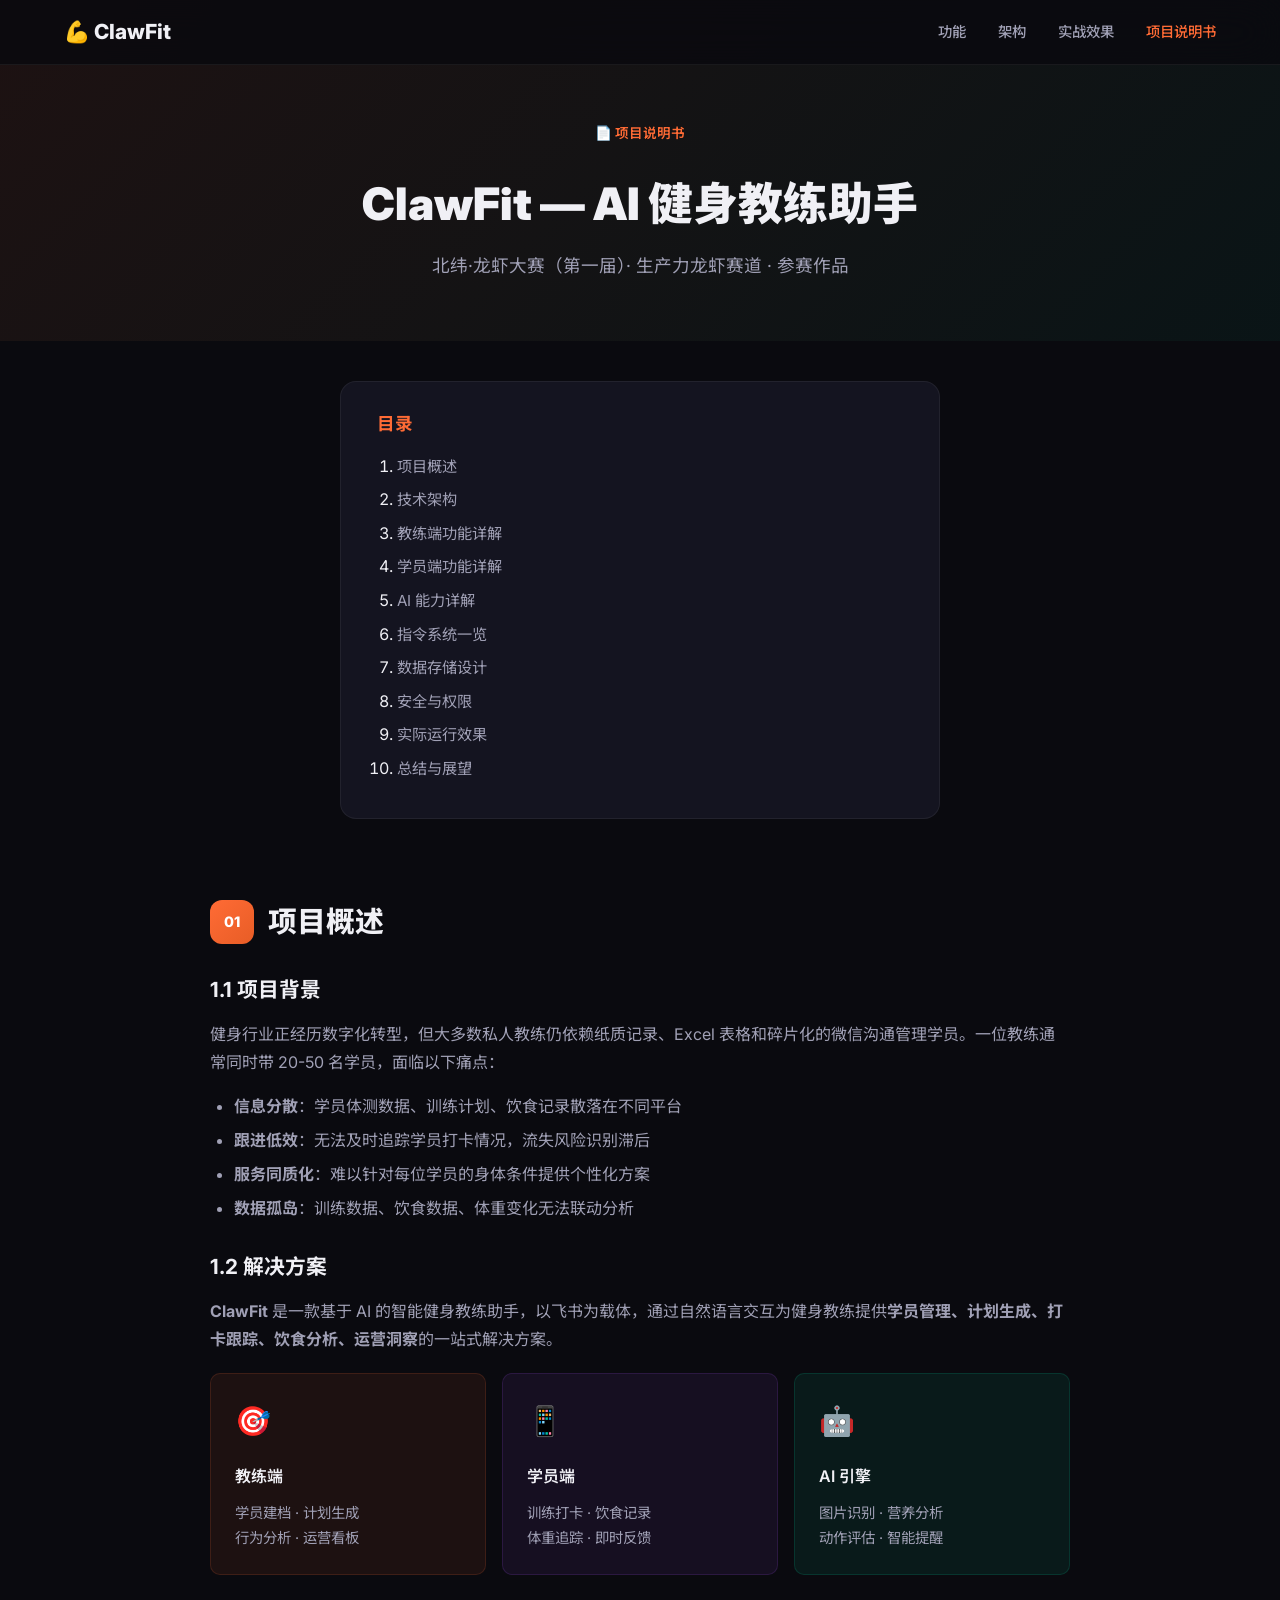
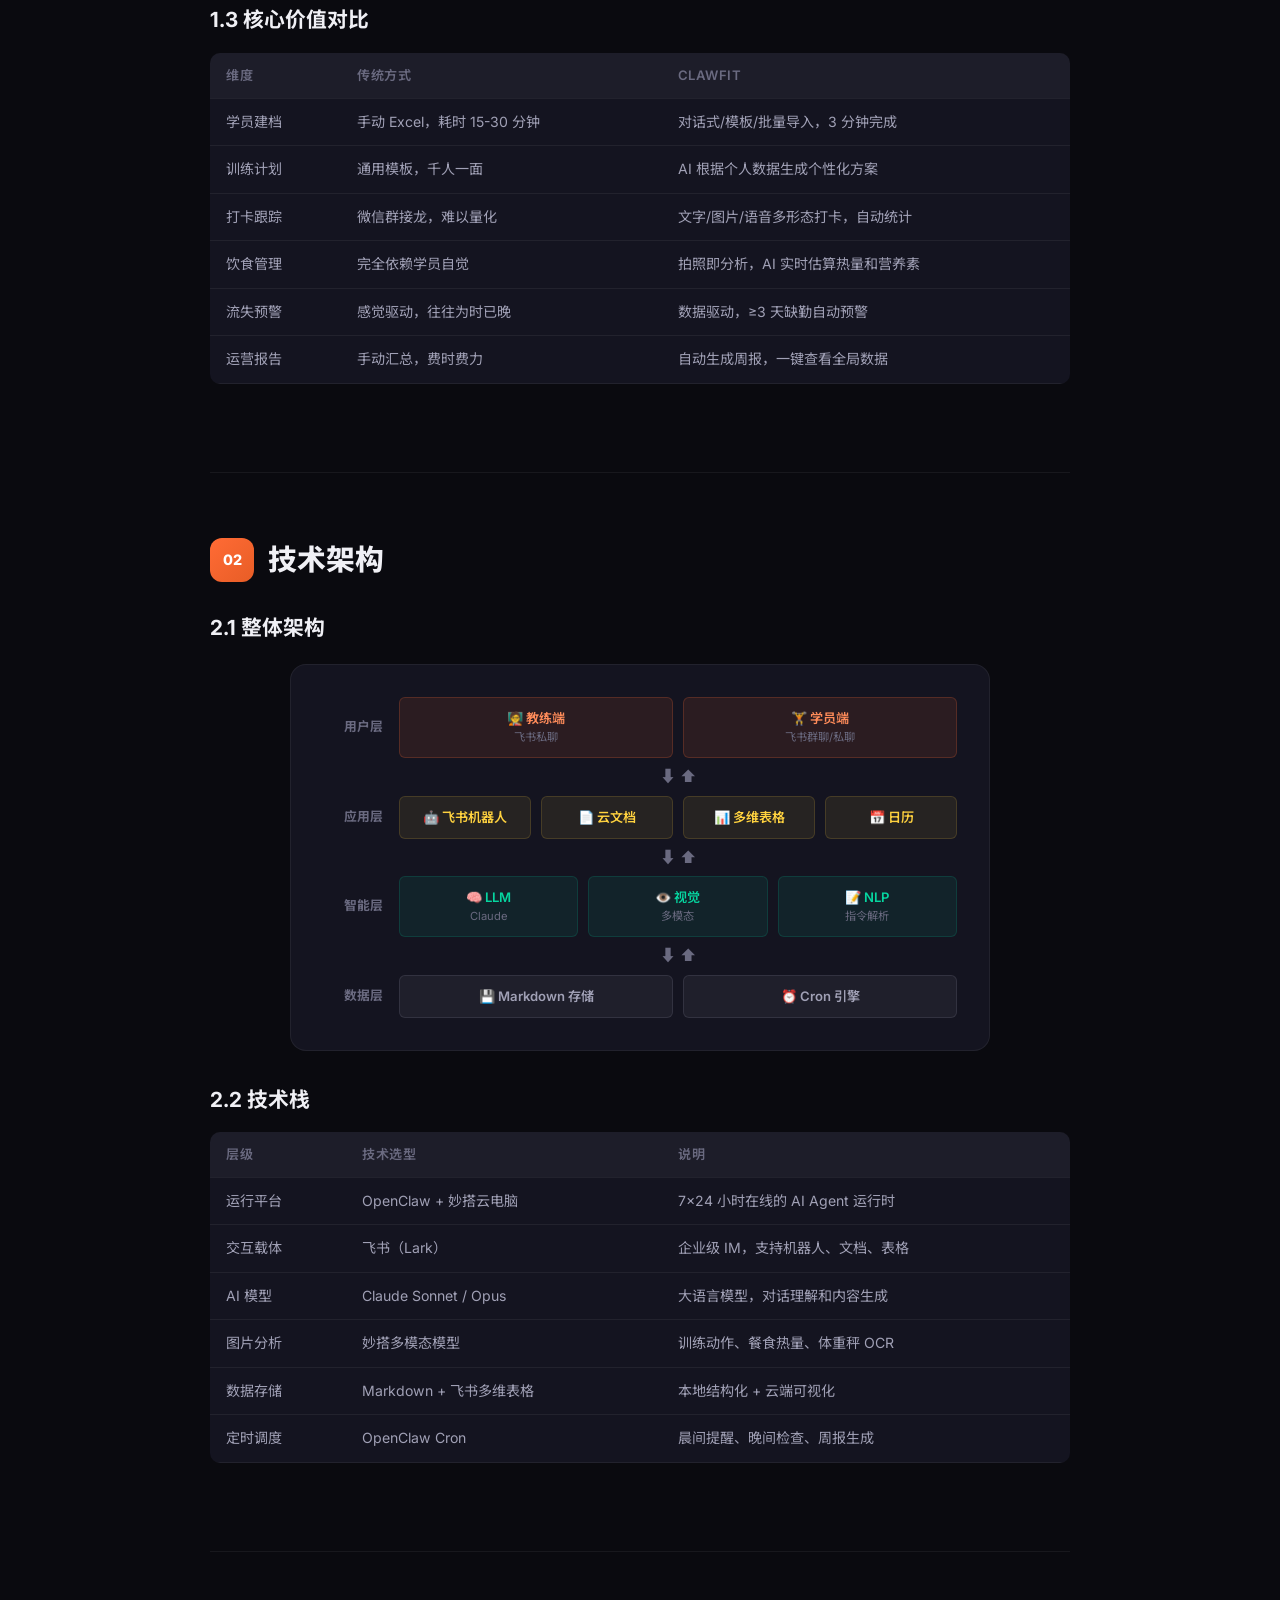
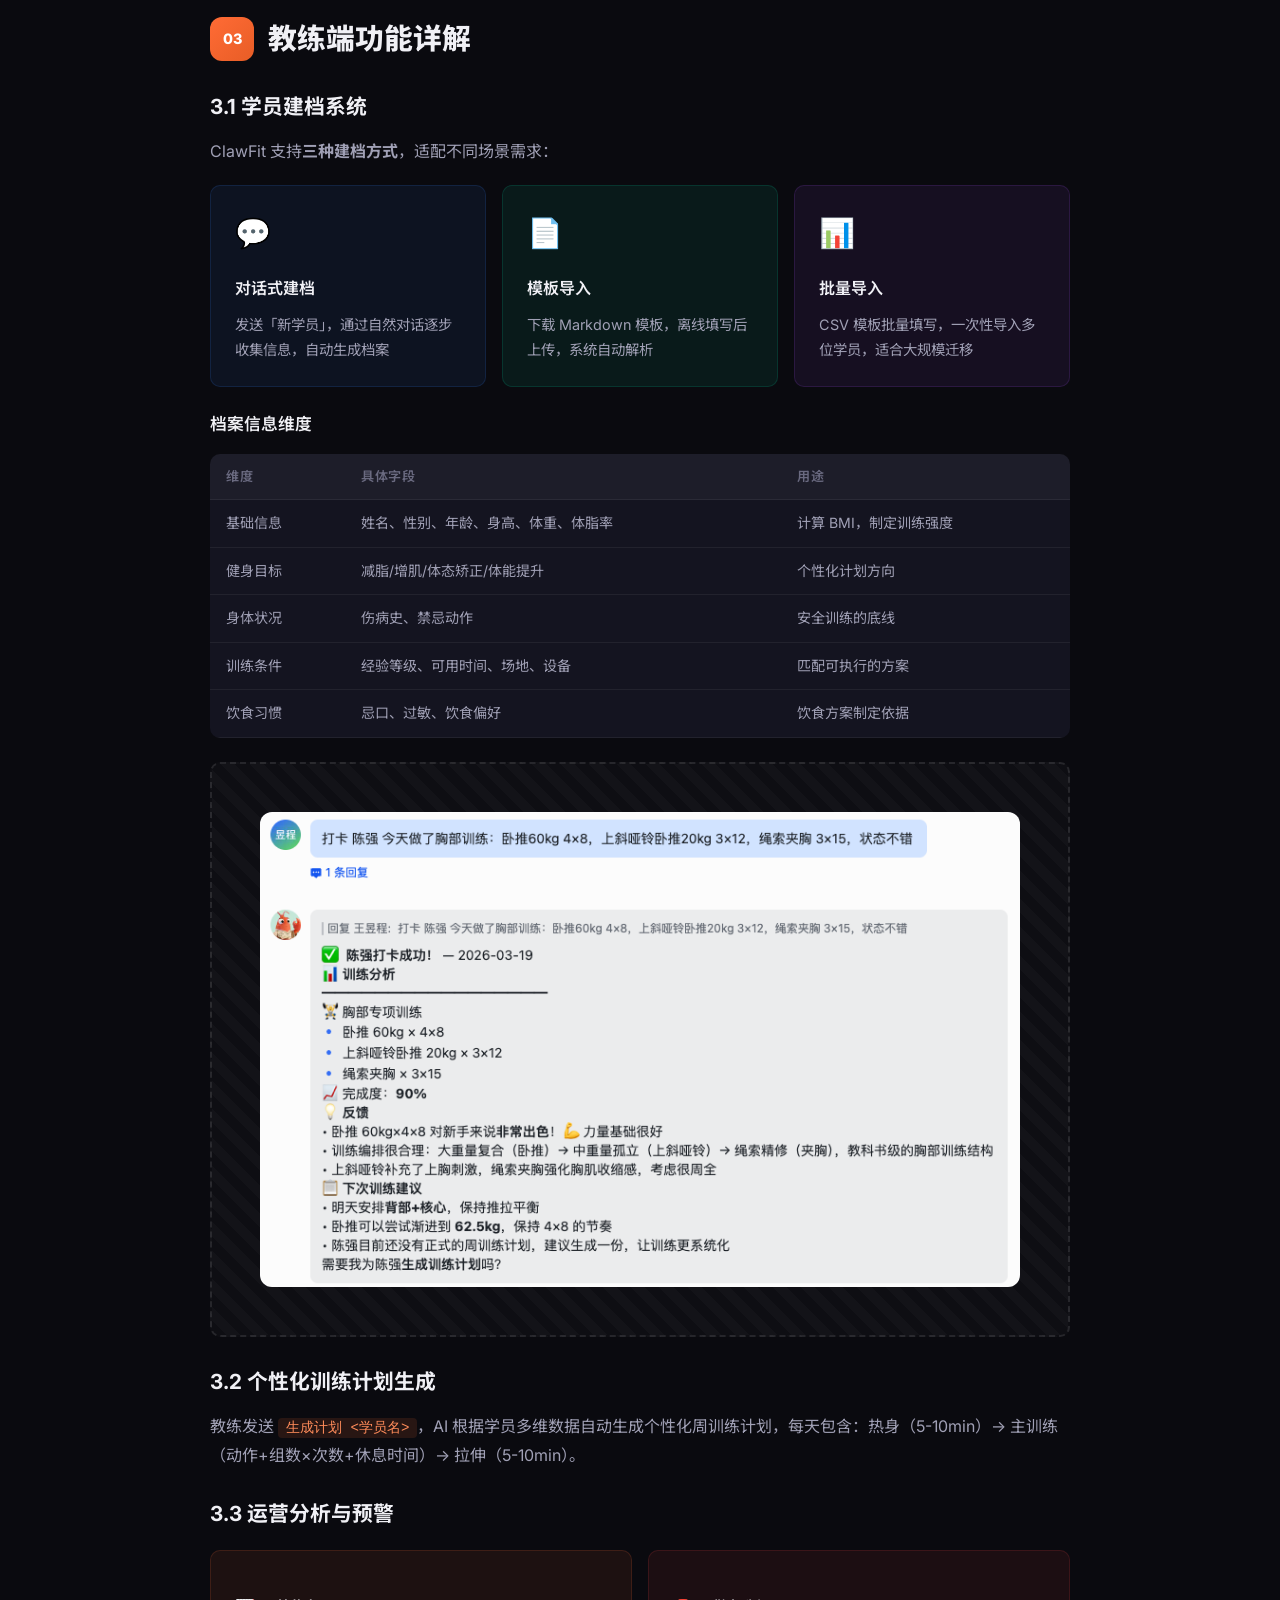
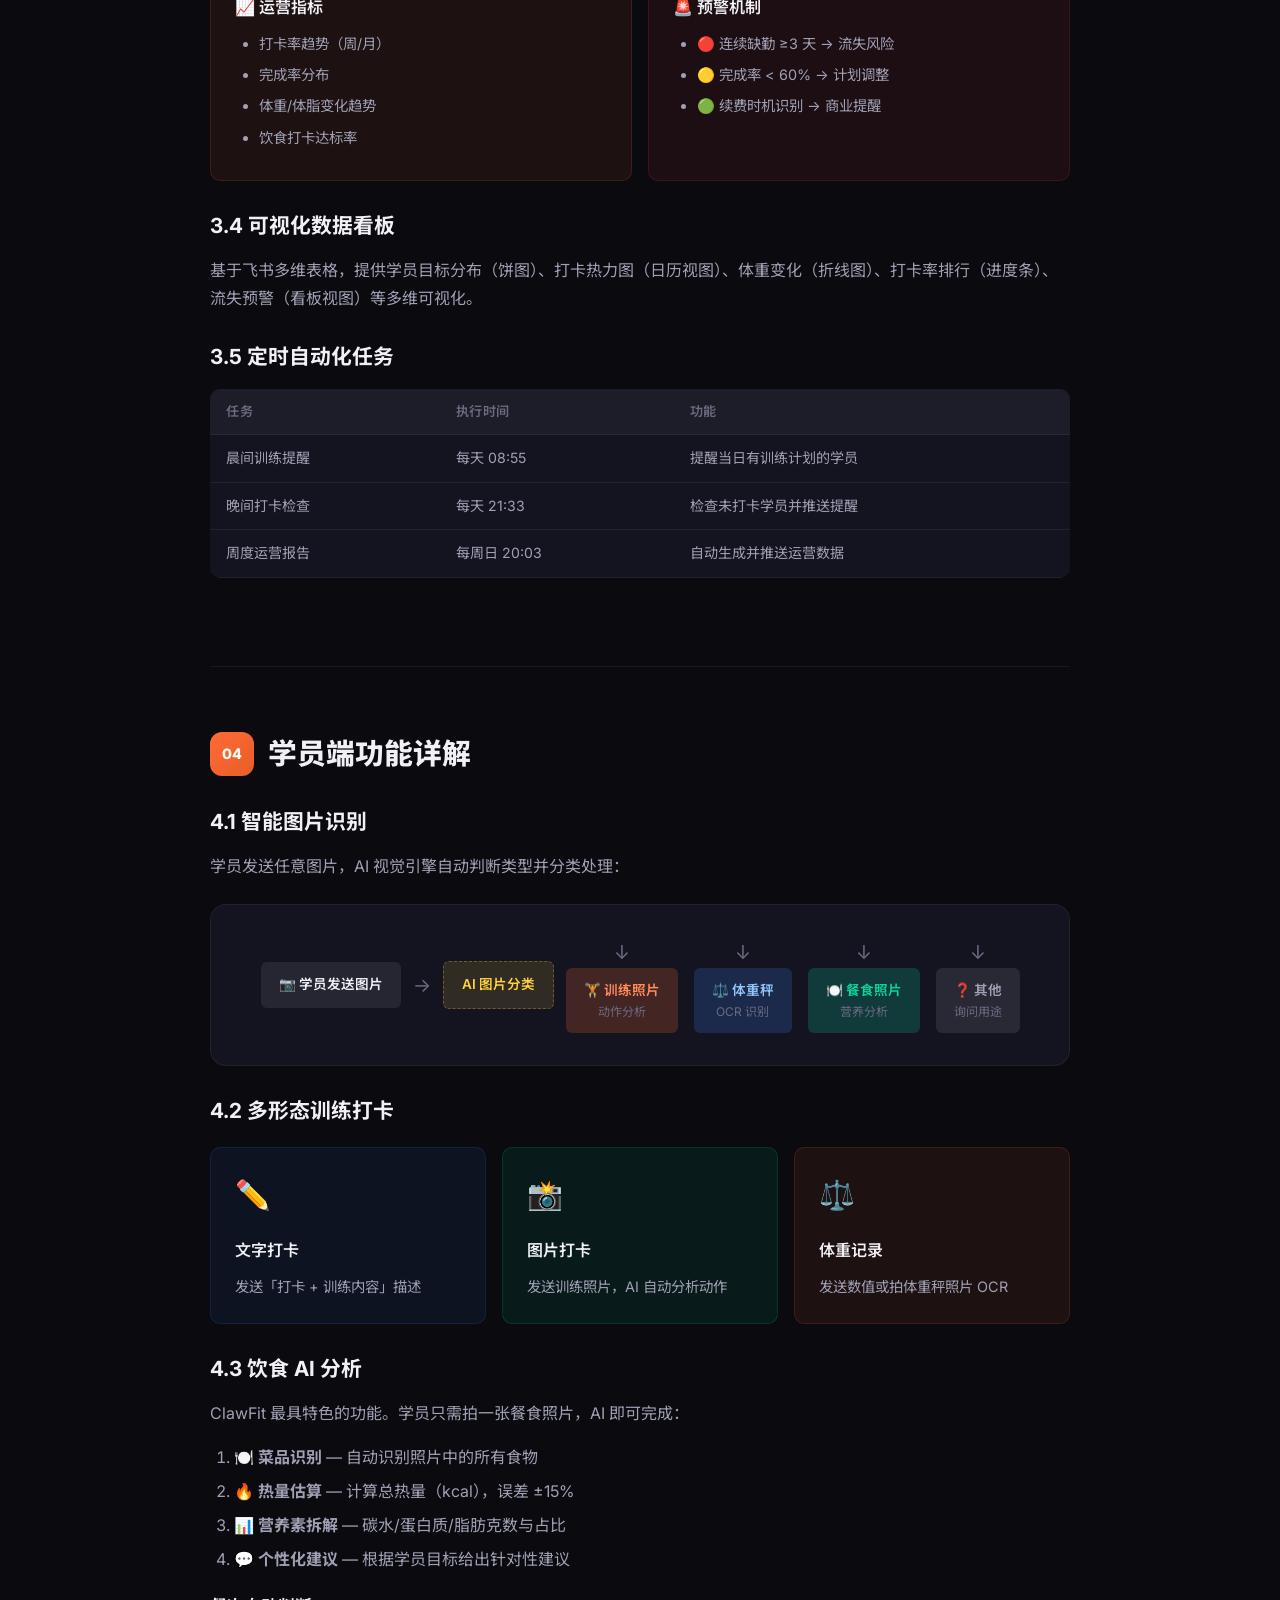
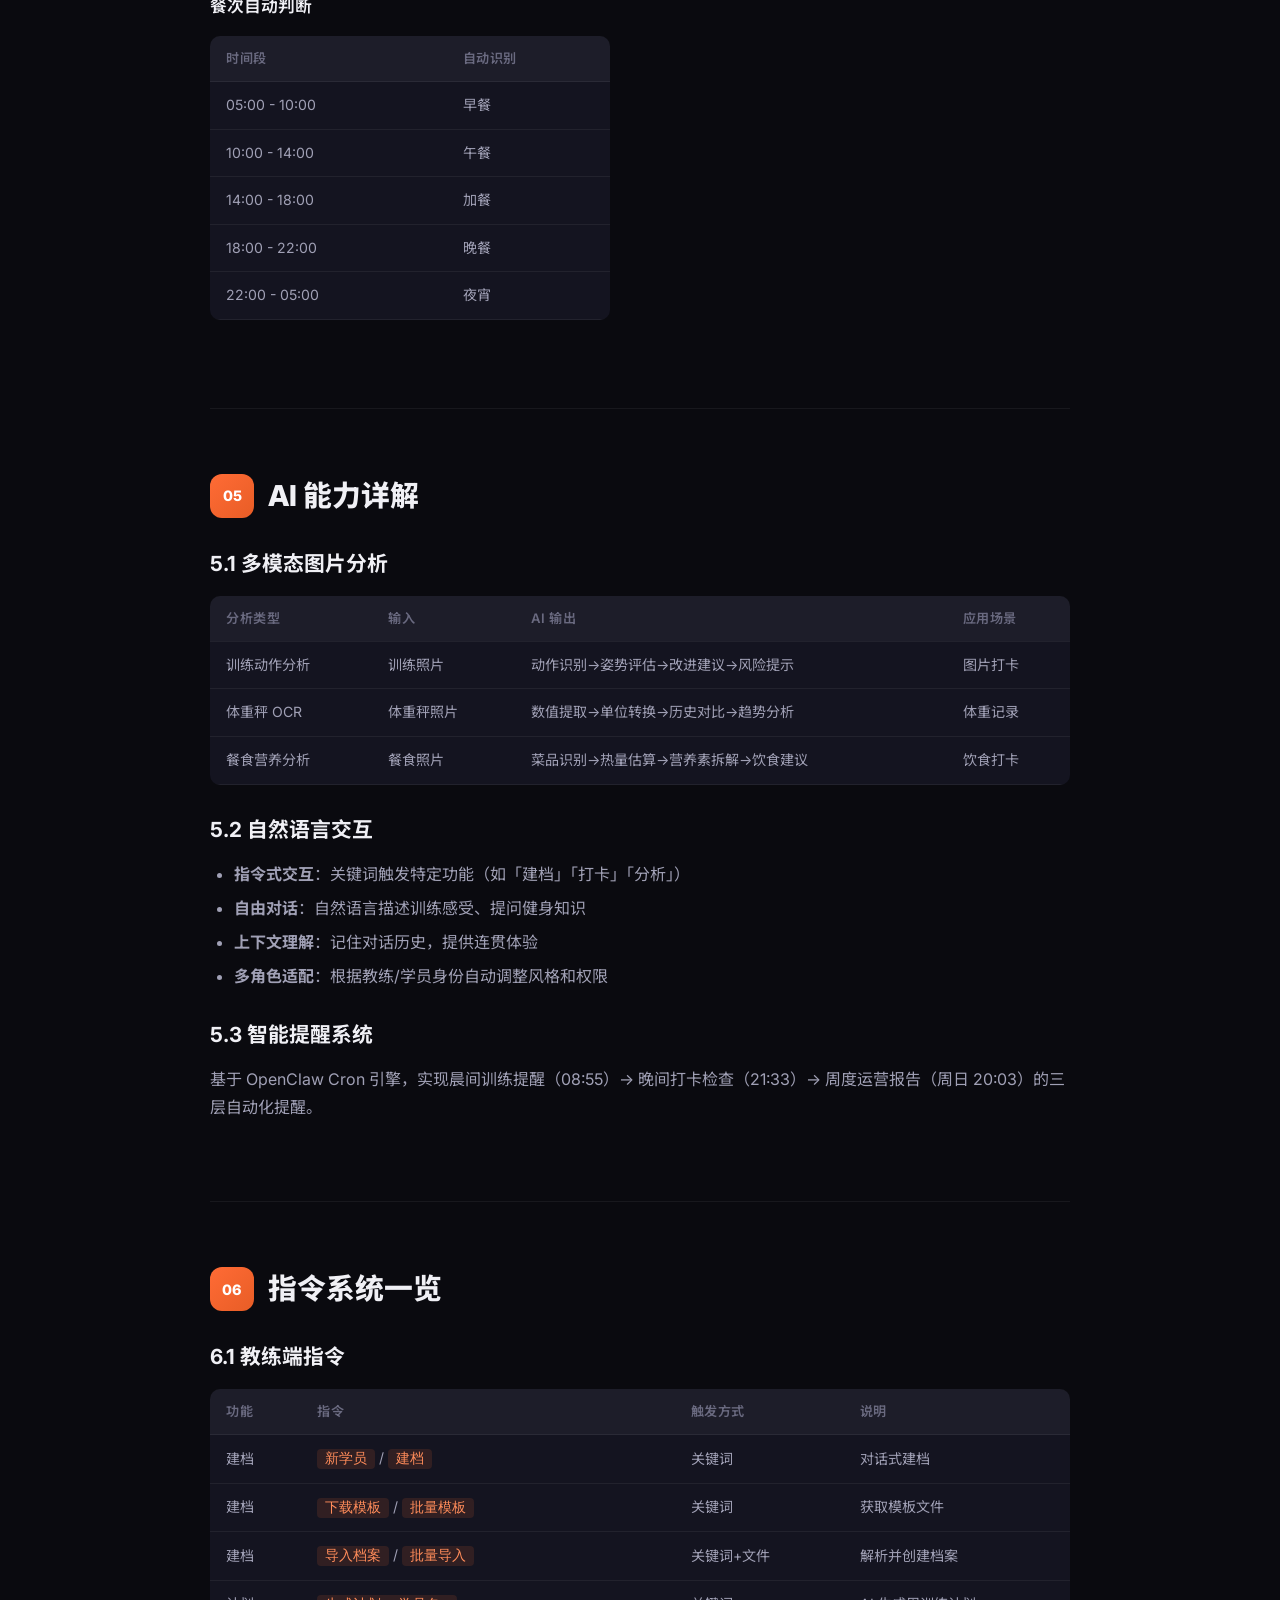
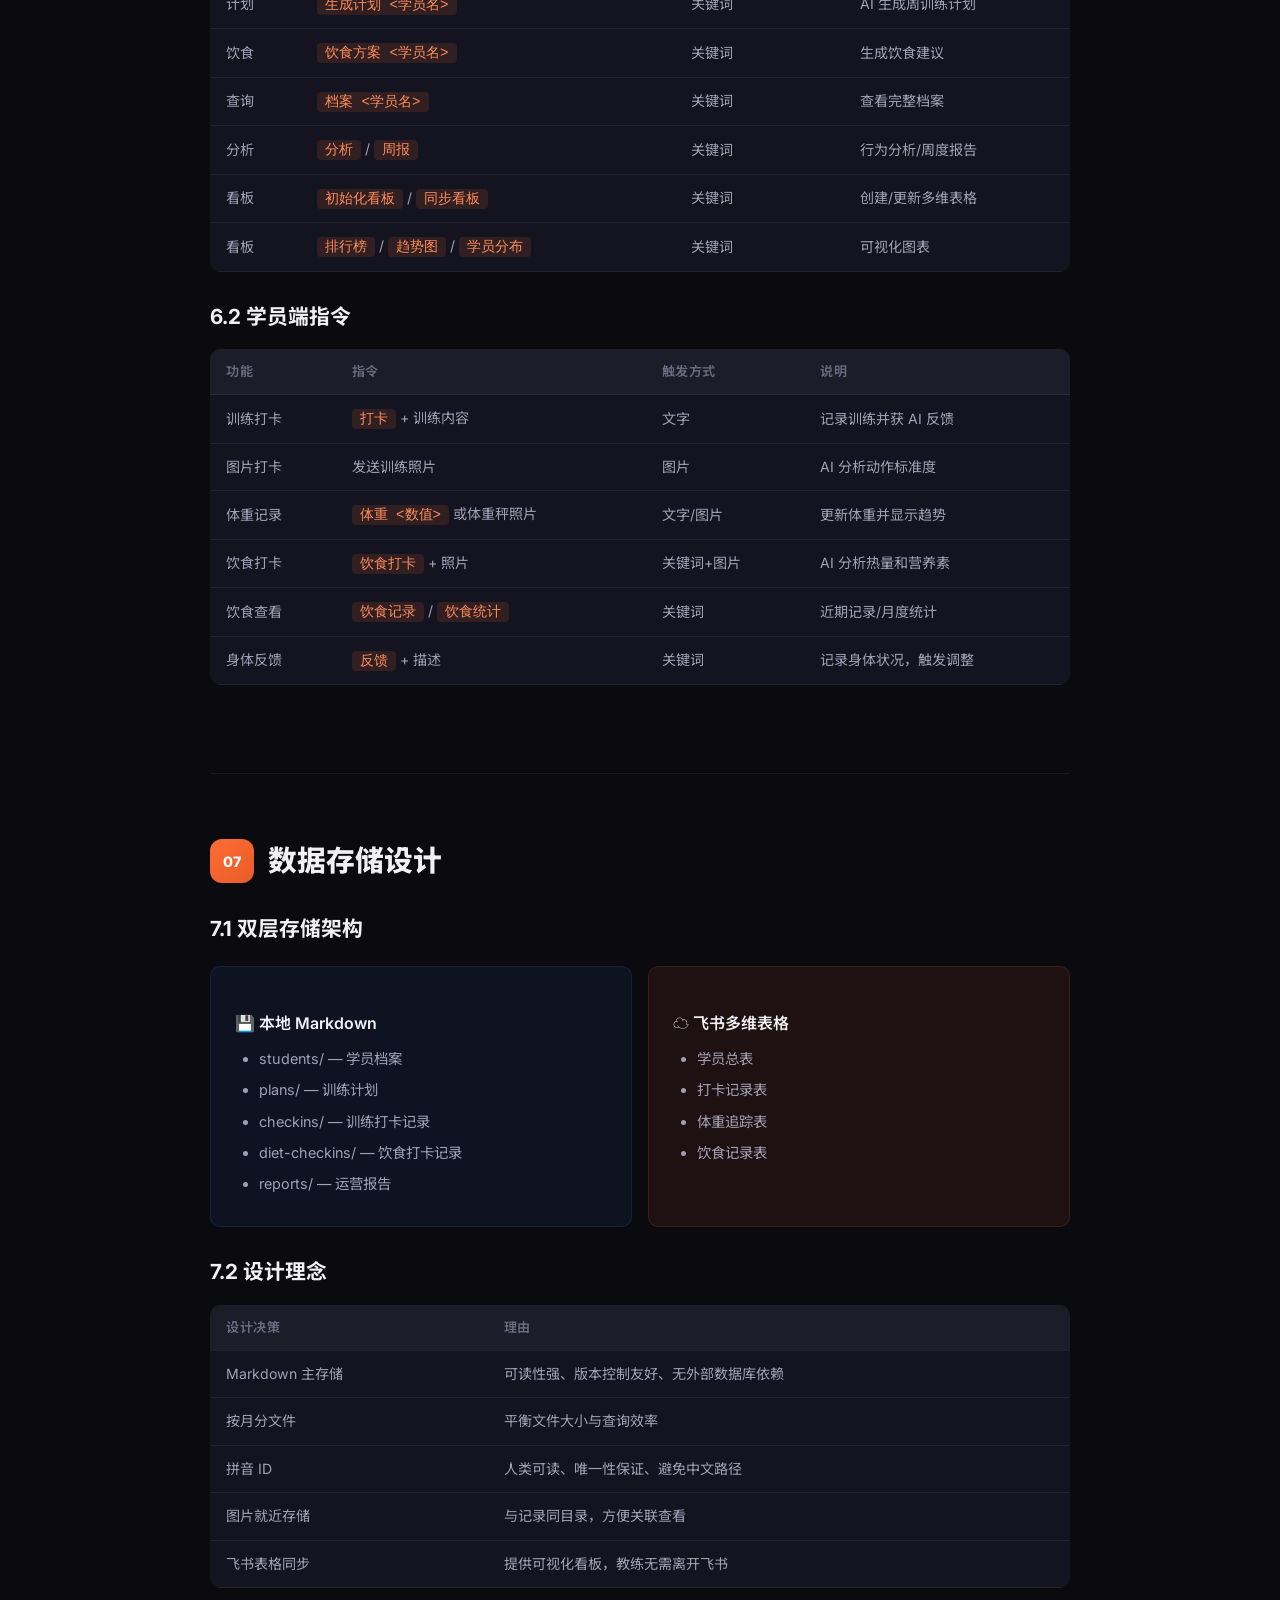
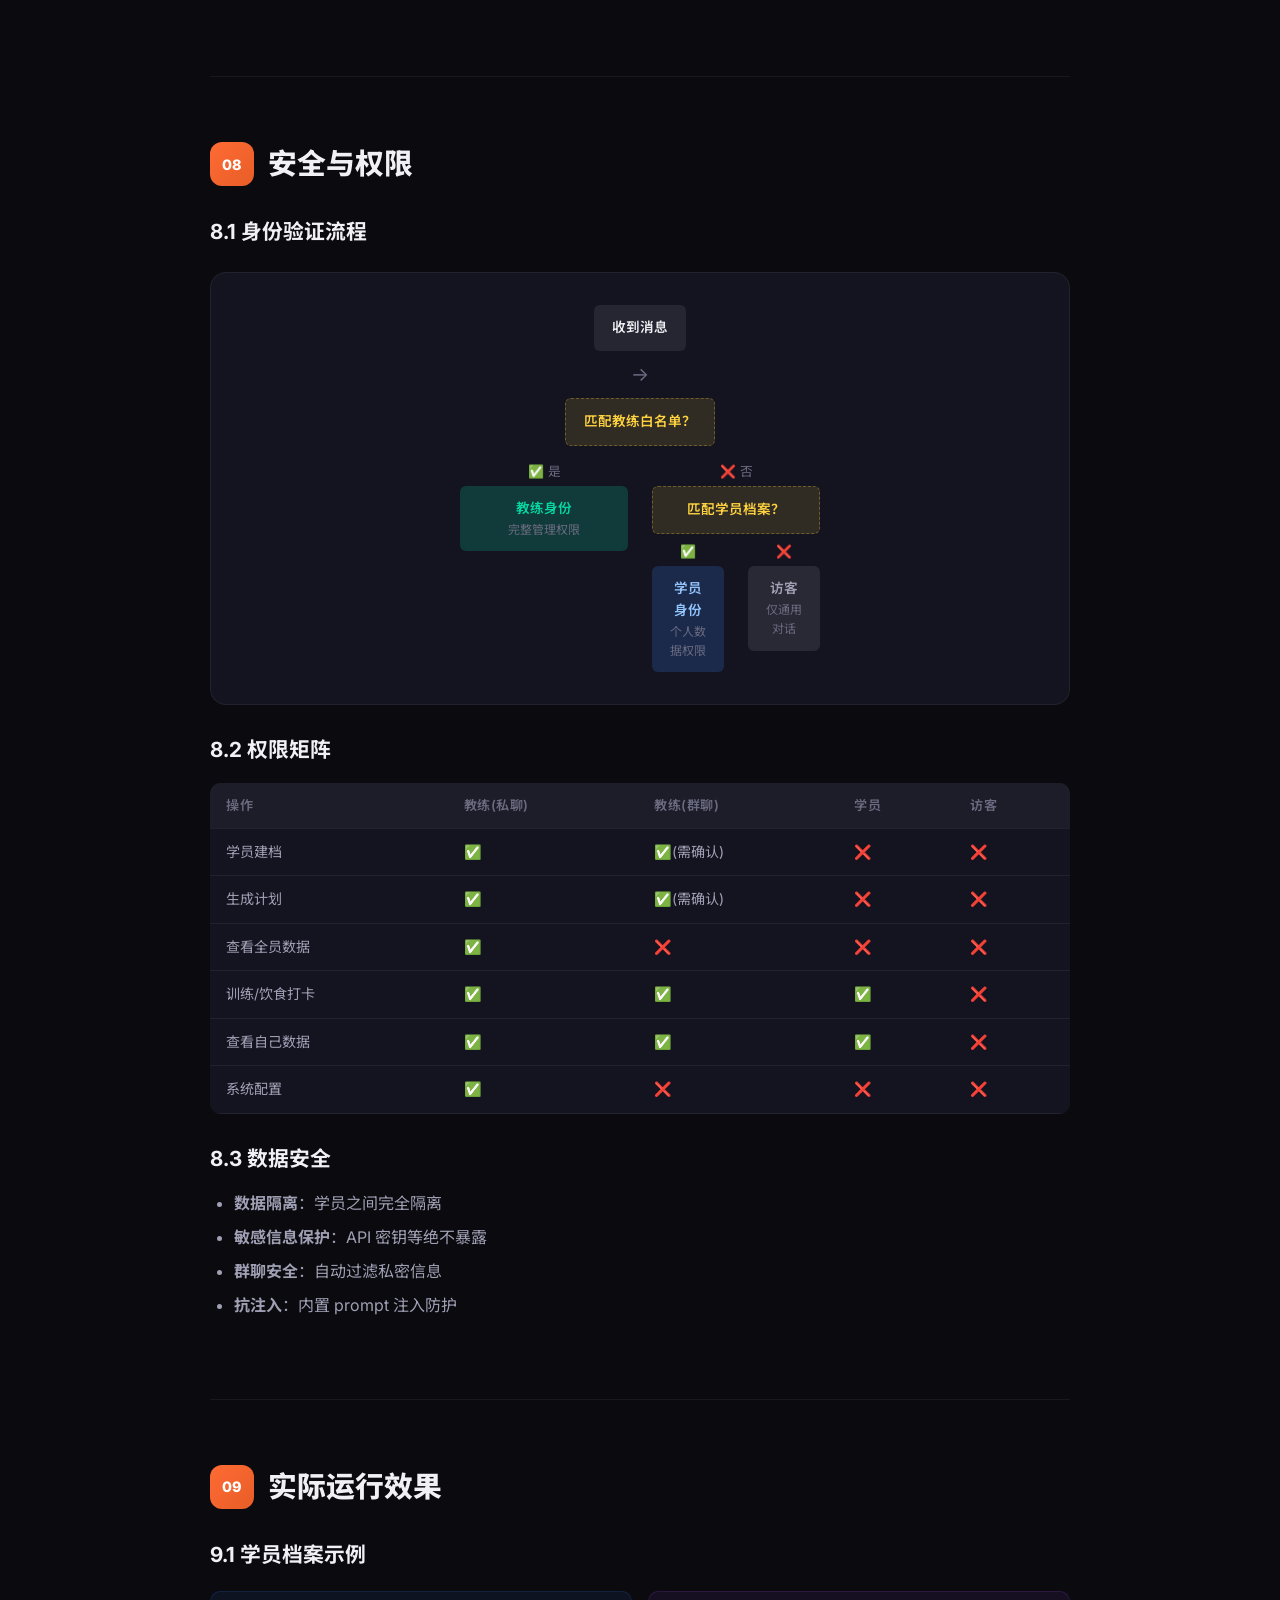
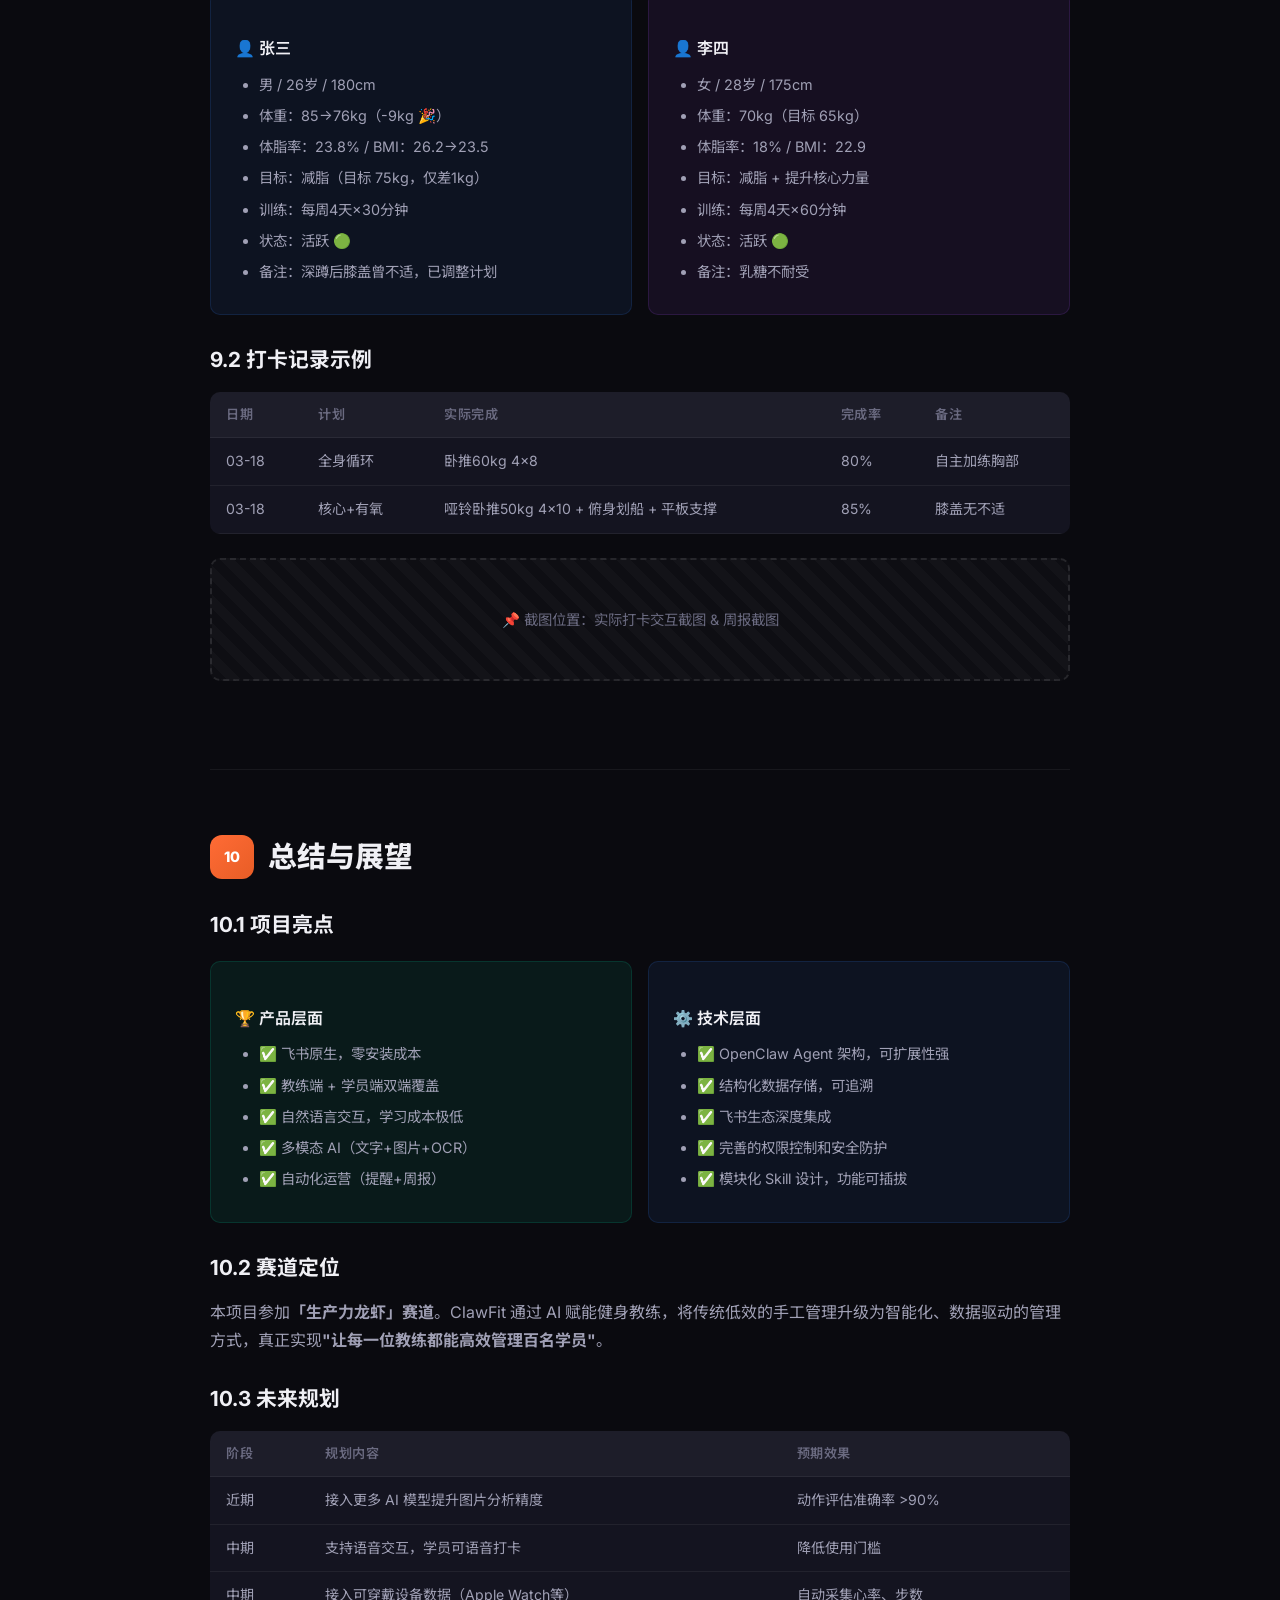
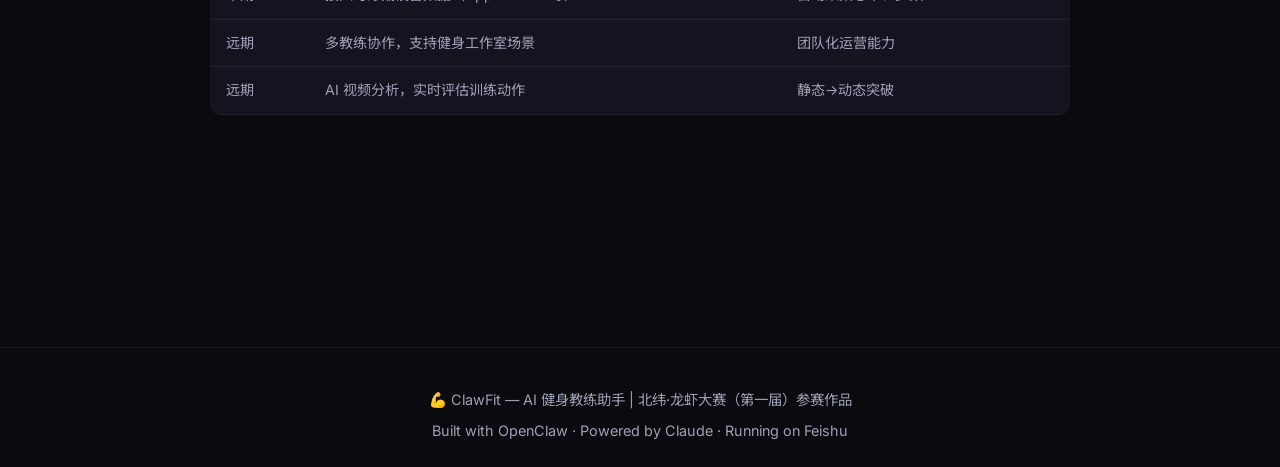
==== commit ceb2e981: "1" ====
--- a/report/index.html
+++ b/report/index.html
@@ -212,7 +212,7 @@
         </div>
 
         <div class="screenshot-placeholder">
-          <span>📌 截图位置：对话式建档交互截图</span>
+          <img src="../images/daka.png" alt="打卡截图" style="max-width:100%;height:auto;border-radius:12px;display:block;margin:0 auto;">
         </div>
 
         <h3>3.2 个性化训练计划生成</h3>
